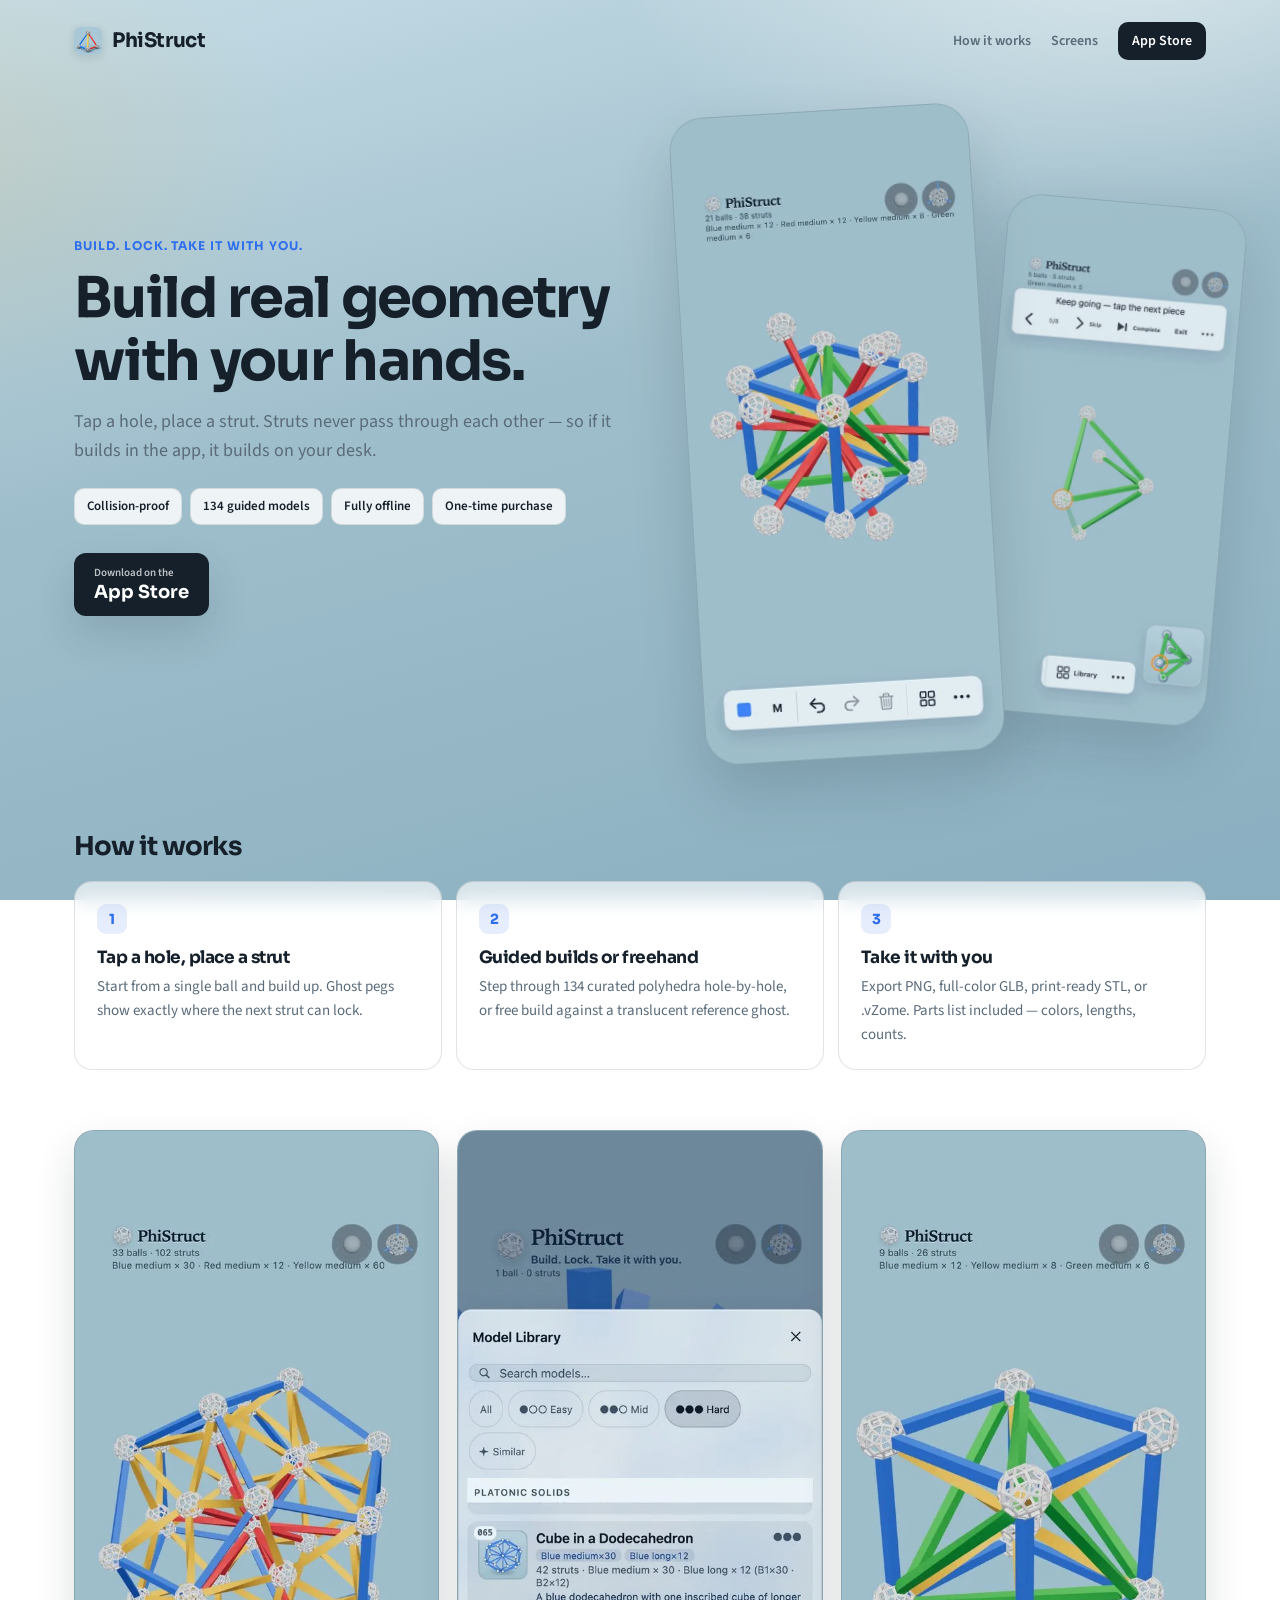
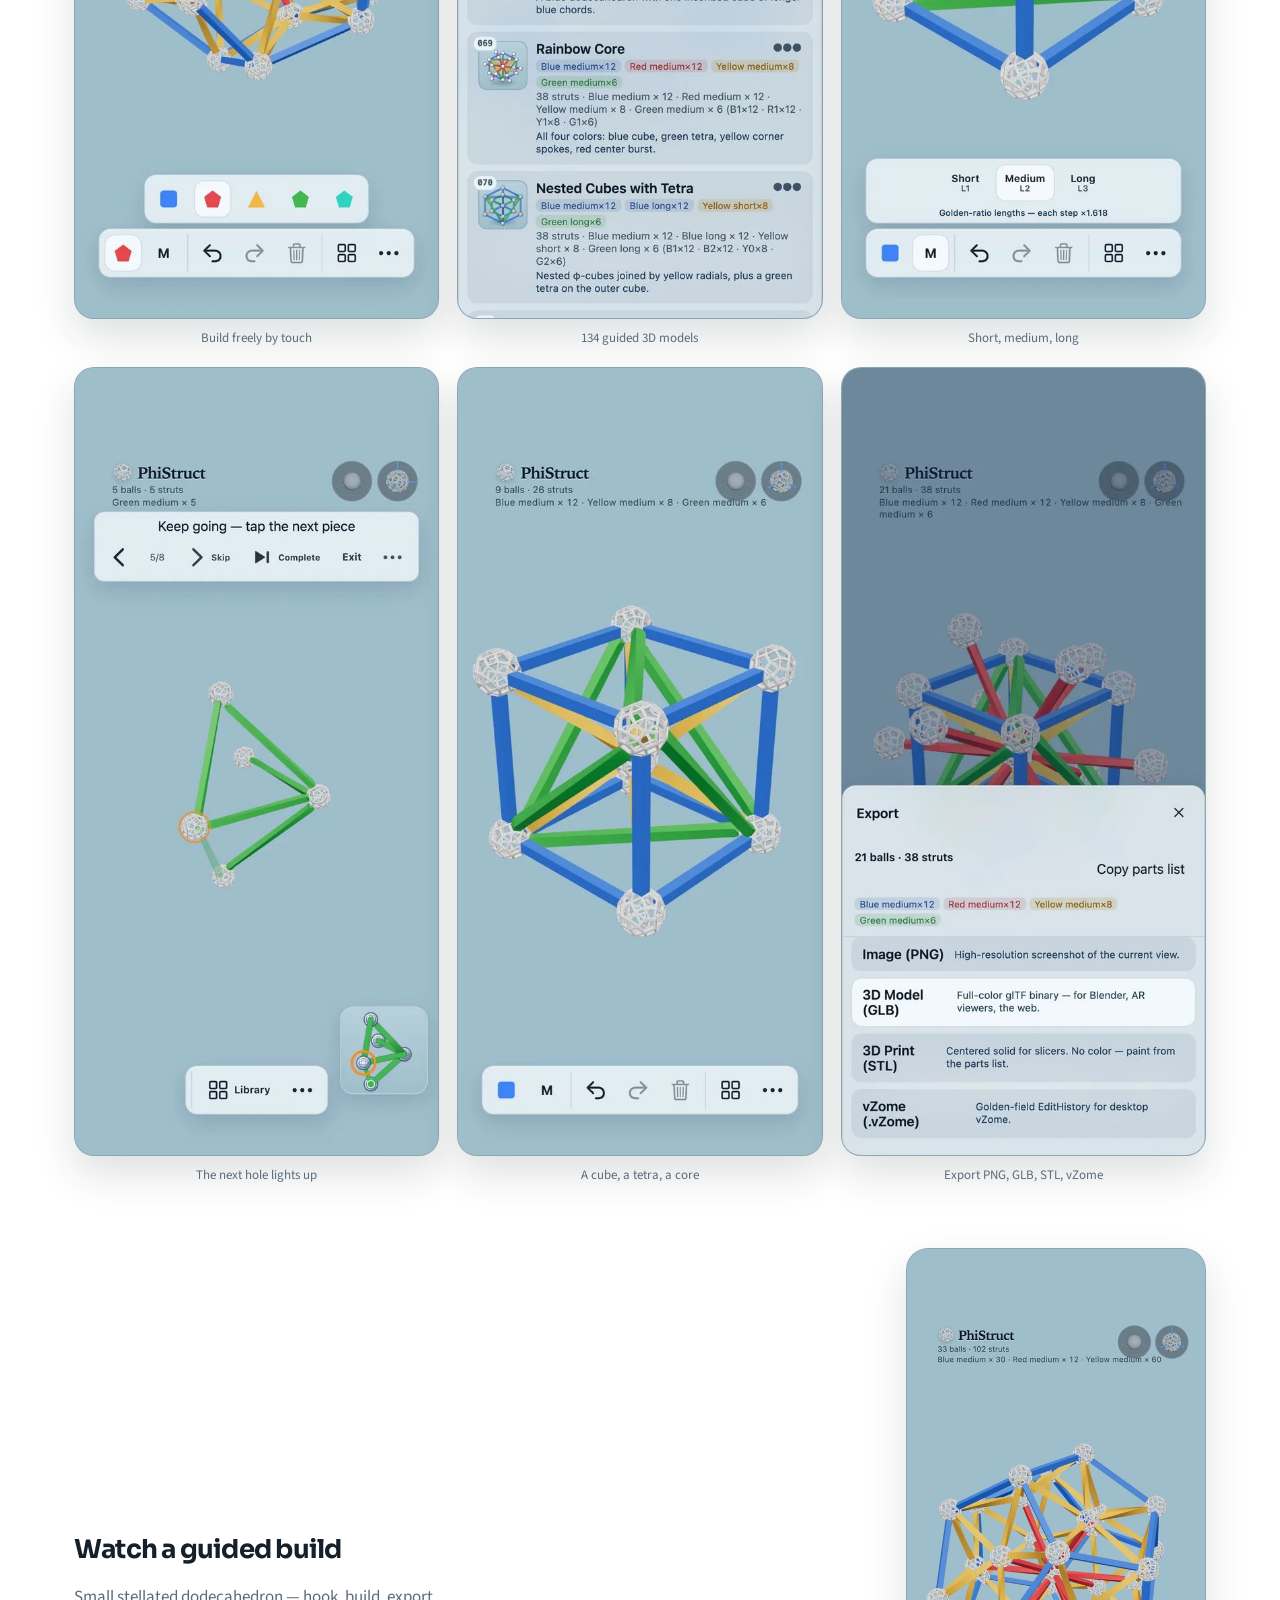
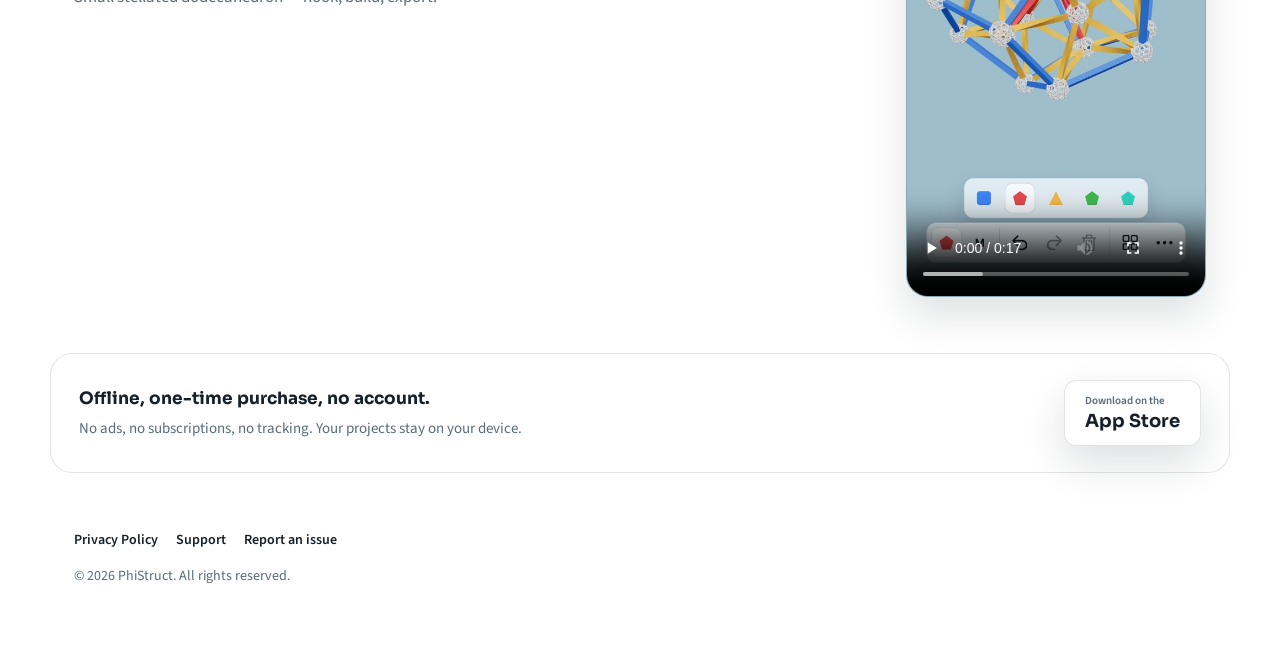
==== index.html @ 3ba606c2 "Refresh 1.1 listing: 134 models, stage #9fbecb, current stills Co-authored-by: Cursor <cursoragent@c" ====
<!doctype html>
<html lang="en">
<head>
<meta charset="utf-8" />
<meta name="viewport" content="width=device-width, initial-scale=1" />
<title>PhiStruct — Build 3D Polyhedra by Touch on iPhone</title>
<meta name="description" content="Tap a hole, place a strut. Collision-proof ball-and-strut polyhedra, 134 guided builds, PNG/GLB/STL/vZome export. Offline, one-time purchase, no account." />
<meta name="theme-color" content="#9fbecb" />
<link rel="canonical" href="https://sirouni.github.io/phistruct-site/" />

<link rel="icon" href="favicon.ico" sizes="any" />
<link rel="icon" type="image/png" sizes="32x32" href="favicon-32.png" />
<link rel="apple-touch-icon" href="apple-touch-icon.png" />
<link rel="manifest" href="site.webmanifest" />
<link rel="preconnect" href="https://fonts.googleapis.com" />
<link rel="preconnect" href="https://fonts.gstatic.com" crossorigin />
<link href="https://fonts.googleapis.com/css2?family=Sora:wght@600;700&family=Source+Sans+3:wght@400;600;700&display=swap" rel="stylesheet" />

<meta property="og:site_name" content="PhiStruct" />
<meta property="og:title" content="PhiStruct — Build real geometry by touch" />
<meta property="og:description" content="Collision-proof ball-and-strut polyhedra on iPhone. 134 guided builds, STL export, fully offline." />
<meta property="og:type" content="website" />
<meta property="og:url" content="https://sirouni.github.io/phistruct-site/" />
<meta property="og:image" content="https://sirouni.github.io/phistruct-site/og-image.jpg" />
<meta property="og:image:width" content="1200" />
<meta property="og:image:height" content="630" />
<meta name="twitter:card" content="summary_large_image" />
<meta name="twitter:title" content="PhiStruct — Build real geometry by touch" />
<meta name="twitter:description" content="Collision-proof ball-and-strut polyhedra on iPhone. 134 guided builds, STL export, fully offline." />
<meta name="twitter:image" content="https://sirouni.github.io/phistruct-site/og-image.jpg" />

<link rel="preload" as="image" href="screenshots-webp/06-step-by-step.webp" imagesrcset="screenshots-webp/06-step-by-step.webp" type="image/webp" />
<link rel="stylesheet" href="style.css?v=7" />

<script type="application/ld+json">
{
  "@context": "https://schema.org",
  "@graph": [
    {
      "@type": "SoftwareApplication",
      "name": "PhiStruct",
      "operatingSystem": "iOS",
      "applicationCategory": "UtilitiesApplication",
      "description": "Touch-first ball-and-strut geometry builder. Collision-proof, 134 guided polyhedra, export PNG/GLB/STL/vZome. Fully offline, no account, one-time purchase.",
      "url": "https://sirouni.github.io/phistruct-site/",
      "image": "https://sirouni.github.io/phistruct-site/og-image.jpg",
      "offers": {
        "@type": "Offer",
        "price": "14.99",
        "priceCurrency": "USD"
      }
    },
    {
      "@type": "FAQPage",
      "mainEntity": [
        {
          "@type": "Question",
          "name": "Is PhiStruct offline?",
          "acceptedAnswer": {
            "@type": "Answer",
            "text": "Yes. PhiStruct runs fully offline with no account, no ads, and no tracking. Projects stay on your device unless you export them."
          }
        },
        {
          "@type": "Question",
          "name": "What can I export?",
          "acceptedAnswer": {
            "@type": "Answer",
            "text": "You can export a high-resolution PNG, a full-color GLB for Blender, AR, or web, a centered STL for 3D printing, a .vZome project for desktop vZome, plus a copyable parts list."
          }
        },
        {
          "@type": "Question",
          "name": "Is PhiStruct a one-time purchase?",
          "acceptedAnswer": {
            "@type": "Answer",
            "text": "Yes. PhiStruct is a one-time purchase with no subscriptions and no in-app purchases."
          }
        }
      ]
    }
  ]
}
</script>
</head>
<body>

<header class="site">
  <a class="brand" href="./" aria-label="PhiStruct home">
    <img class="brand-icon" src="icon-192.png" width="28" height="28" alt="" />
    <span>PhiStruct</span>
  </a>
  <nav class="nav">
    <a href="#how">How it works</a>
    <a href="#shots">Screens</a>
    <a href="https://apps.apple.com/app/id6794185906" rel="noopener" class="nav-cta">App Store</a>
  </nav>
</header>

<main>

  <section class="hero">
    <div class="hero-copy">
      <p class="tagline">Build. Lock. Take it with you.</p>
      <h1>Build real geometry with your hands.</h1>
      <p class="lede">
        Tap a hole, place a strut. Struts never pass through each other —
        so if it builds in the app, it builds on your desk.
      </p>
      <ul class="badges" aria-label="Highlights">
        <li>Collision-proof</li>
        <li>134 guided models</li>
        <li>Fully offline</li>
        <li>One-time purchase</li>
      </ul>
      <p class="cta-row">
        <a class="store-btn" href="https://apps.apple.com/app/id6794185906" rel="noopener">
          <span class="store-btn-kicker">Download on the</span>
          <span class="store-btn-label">App Store</span>
        </a>
      </p>
    </div>
    <div class="hero-figure">
      <figure class="phone">
        <picture>
          <source srcset="screenshots-webp/06-step-by-step.webp" type="image/webp" />
          <img src="screenshots/06-step-by-step.jpg" width="540" height="1170" alt="Rainbow Core — blue, red, yellow, and green struts" loading="eager" fetchpriority="high" />
        </picture>
      </figure>
      <figure class="phone phone-back">
        <picture>
          <source srcset="screenshots-webp/04-rainbow.webp" type="image/webp" />
          <img src="screenshots/04-rainbow.jpg" width="540" height="1170" alt="Guided Square Pyramid with the next hole highlighted" loading="eager" fetchpriority="high" />
        </picture>
      </figure>
    </div>
  </section>

  <section class="features" id="how" aria-label="What you can do">
    <h2>How it works</h2>
    <div class="feature-grid">
      <article class="feature">
        <span class="feature-num">1</span>
        <h3>Tap a hole, place a strut</h3>
        <p>Start from a single ball and build up. Ghost pegs show exactly where the next strut can lock.</p>
      </article>
      <article class="feature">
        <span class="feature-num">2</span>
        <h3>Guided builds or freehand</h3>
        <p>Step through 134 curated polyhedra hole-by-hole, or free build against a translucent reference ghost.</p>
      </article>
      <article class="feature">
        <span class="feature-num">3</span>
        <h3>Take it with you</h3>
        <p>Export PNG, full-color GLB, print-ready STL, or .vZome. Parts list included — colors, lengths, counts.</p>
      </article>
    </div>
  </section>

  <section class="shots" id="shots" aria-label="App screenshots">
    <figure class="shot">
      <picture>
        <source srcset="screenshots-webp/01-scratch.webp" type="image/webp" />
        <img src="screenshots/01-scratch.jpg" width="540" height="1170" alt="Kepler star with the shape picker open" loading="lazy" />
      </picture>
      <figcaption>Build freely by touch</figcaption>
    </figure>
    <figure class="shot">
      <picture>
        <source srcset="screenshots-webp/02-library.webp" type="image/webp" />
        <img src="screenshots/02-library.jpg" width="540" height="1170" alt="Model Library on the Hard aisle, Rainbow Core in view" loading="lazy" />
      </picture>
      <figcaption>134 guided 3D models</figcaption>
    </figure>
    <figure class="shot">
      <picture>
        <source srcset="screenshots-webp/05-strut-menu.webp" type="image/webp" />
        <img src="screenshots/05-strut-menu.jpg" width="540" height="1170" alt="Strut length picker — short, medium, long" loading="lazy" />
      </picture>
      <figcaption>Short, medium, long</figcaption>
    </figure>
    <figure class="shot">
      <picture>
        <source srcset="screenshots-webp/04-rainbow.webp" type="image/webp" />
        <img src="screenshots/04-rainbow.jpg" width="540" height="1170" alt="Guided Square Pyramid with the next hole lit" loading="lazy" />
      </picture>
      <figcaption>The next hole lights up</figcaption>
    </figure>
    <figure class="shot">
      <picture>
        <source srcset="screenshots-webp/07-free-build.webp" type="image/webp" />
        <img src="screenshots/07-free-build.jpg" width="540" height="1170" alt="Cube with Core — a cube, a tetra, and a core" loading="lazy" />
      </picture>
      <figcaption>A cube, a tetra, a core</figcaption>
    </figure>
    <figure class="shot">
      <picture>
        <source srcset="screenshots-webp/03-export.webp" type="image/webp" />
        <img src="screenshots/03-export.jpg" width="540" height="1170" alt="Export sheet for PNG, GLB, STL, and vZome" loading="lazy" />
      </picture>
      <figcaption>Export PNG, GLB, STL, vZome</figcaption>
    </figure>
  </section>

  <section class="video-block" aria-label="Guided build demo">
    <div class="video-copy">
      <h2>Watch a guided build</h2>
      <p class="muted">Small stellated dodecahedron — hook, build, export.</p>
    </div>
    <video
      class="demo-video"
      controls
      playsinline
      preload="metadata"
      poster="screenshots/01-scratch.jpg"
    >
      <source src="video/guided-stellated-dodecahedron.mp4" type="video/mp4" />
      <source src="video/guided-stellated-dodecahedron.webm" type="video/webm" />
    </video>
  </section>

  <section class="promise" aria-label="Purchase promise">
    <div>
      <strong>Offline, one-time purchase, no account.</strong>
      <p>No ads, no subscriptions, no tracking. Your projects stay on your device.</p>
    </div>
    <a class="store-btn store-btn-light" href="https://apps.apple.com/app/id6794185906" rel="noopener">
      <span class="store-btn-kicker">Download on the</span>
      <span class="store-btn-label">App Store</span>
    </a>
  </section>

</main>

<footer class="site-footer">
  <div class="foot-nav">
    <a href="./privacy.html">Privacy Policy</a>
    <a href="./support.html">Support</a>
    <a href="https://github.com/sirouni/phistruct-site/issues/new">Report an issue</a>
  </div>
  <p>&copy; 2026 PhiStruct. All rights reserved.</p>
</footer>

</body>
</html>
---- style.css ----
/* Hallmark · pre-emit critique: P4 H4 E4 S4 R4 V3
   Light slate stage — matches in-app #9fbecb desk, not a dark-tool template. */
:root {
  color-scheme: light;
  --stage: #9fbecb;
  --bg: #b3cdd6;
  --paper: #eef3f6;
  --card: rgba(255, 255, 255, 0.62);
  --line: rgba(21, 32, 43, 0.12);
  --ink: #15202b;
  --muted: #5a6b7a;
  --accent: #2f6fed;
  --accent-soft: rgba(47, 111, 237, 0.12);
  --strut-yellow: #e0a020;
  --strut-green: #2f9e48;
  --shadow: 0 18px 40px rgba(21, 32, 43, 0.14);
  --font-display: "Sora", "Avenir Next", "Segoe UI", sans-serif;
  --font-body: "Source Sans 3", "Avenir Next", "Segoe UI", sans-serif;
}

* { box-sizing: border-box; }

html {
  scroll-behavior: smooth;
  overflow-x: clip;
}

body {
  margin: 0;
  overflow-x: clip;
  min-height: 100%;
  background:
    radial-gradient(900px 520px at 88% -8%, rgba(255, 255, 255, 0.55), transparent 58%),
    radial-gradient(700px 480px at -5% 18%, rgba(224, 160, 32, 0.12), transparent 52%),
    linear-gradient(165deg, #c5dce6 0%, var(--stage) 42%, #8aafc0 100%);
  background-attachment: fixed;
  color: var(--ink);
  font-family: var(--font-body);
  font-size: 17px;
  line-height: 1.6;
  -webkit-font-smoothing: antialiased;
}

img { display: block; max-width: 100%; }
picture { display: contents; }

h1, h2, h3 {
  font-family: var(--font-display);
  font-style: normal;
  line-height: 1.12;
  letter-spacing: -0.03em;
  margin: 0;
  overflow-wrap: anywhere;
  min-width: 0;
}

a { color: var(--accent); }

/* ---------- header ---------- */

.site {
  display: flex;
  align-items: center;
  justify-content: space-between;
  gap: 20px;
  max-width: 1180px;
  margin: 0 auto;
  padding: 22px 24px;
}

.brand {
  display: inline-flex;
  align-items: center;
  gap: 10px;
  color: var(--ink);
  text-decoration: none;
  font-family: var(--font-display);
  font-weight: 700;
  font-size: 20px;
  letter-spacing: -0.02em;
}

.brand-dot {
  width: 14px;
  height: 14px;
  border-radius: 50%;
  background: var(--accent);
  box-shadow: 0 0 0 4px var(--accent-soft);
}

.brand-icon {
  width: 28px;
  height: 28px;
  border-radius: 7px;
  display: block;
  box-shadow: 0 2px 8px rgba(21, 32, 43, 0.12);
}

.nav {
  display: flex;
  align-items: center;
  gap: 20px;
  font-size: 14px;
}

.nav a {
  color: var(--muted);
  text-decoration: none;
  font-weight: 600;
  white-space: nowrap;
}

.nav a:hover { color: var(--ink); }

.nav-cta {
  color: #fff !important;
  background: var(--ink);
  padding: 8px 14px;
  border-radius: 10px;
  font-weight: 700;
}

.nav-cta:hover { background: #243140; }

/* ---------- hero ---------- */

.hero {
  display: grid;
  grid-template-columns: minmax(0, 1.05fr) minmax(0, 0.95fr);
  gap: 40px;
  align-items: center;
  max-width: 1180px;
  margin: 0 auto;
  padding: 28px 24px 56px;
}

.tagline {
  margin: 0 0 12px;
  font-family: var(--font-display);
  font-size: 12px;
  font-weight: 700;
  letter-spacing: 0.08em;
  text-transform: uppercase;
  color: var(--accent);
}

.hero h1 {
  font-size: clamp(36px, 5.2vw, 56px);
  font-weight: 700;
  max-width: 12em;
  margin-bottom: 16px;
  color: var(--ink);
}

.lede {
  margin: 0 0 22px;
  max-width: 32em;
  font-size: 18px;
  color: var(--muted);
}

.badges {
  display: flex;
  flex-wrap: wrap;
  gap: 8px;
  list-style: none;
  margin: 0 0 28px;
  padding: 0;
}

.badges li {
  font-size: 13px;
  font-weight: 600;
  padding: 7px 12px;
  border-radius: 10px;
  background: var(--paper);
  border: 1px solid var(--line);
  color: var(--ink);
}

.store-btn {
  display: inline-flex;
  flex-direction: column;
  align-items: flex-start;
  gap: 1px;
  padding: 11px 20px 12px;
  border-radius: 12px;
  background: var(--ink);
  color: #fff;
  text-decoration: none;
  box-shadow: var(--shadow);
  transition: transform 0.2s ease, box-shadow 0.2s ease, background 0.2s ease;
}

.store-btn:hover {
  transform: translateY(-2px);
  background: #243140;
  box-shadow: 0 22px 48px rgba(21, 32, 43, 0.2);
}

.store-btn:focus-visible {
  outline: 3px solid var(--accent);
  outline-offset: 3px;
}

.store-btn-kicker {
  font-size: 11px;
  font-weight: 600;
  color: rgba(255, 255, 255, 0.72);
}

.store-btn-label {
  font-family: var(--font-display);
  font-size: 18px;
  font-weight: 700;
  line-height: 1.2;
}

.store-btn-light {
  background: #fff;
  color: var(--ink);
  border: 1px solid var(--line);
}

.store-btn-light .store-btn-kicker { color: var(--muted); }

.store-btn-light:hover {
  background: var(--paper);
  color: var(--ink);
}

.hero-figure {
  position: relative;
  min-height: 420px;
}

.phone {
  margin: 0;
  width: min(300px, 62vw);
  border-radius: 34px;
  overflow: hidden;
  border: 1px solid rgba(21, 32, 43, 0.14);
  background: var(--stage);
  box-shadow: 0 28px 60px rgba(21, 32, 43, 0.16);
  transform: rotate(-3.5deg);
  animation: phone-settle 0.9s cubic-bezier(0.22, 1, 0.36, 1) both;
}

.phone img { width: 100%; height: auto; }

.phone-back {
  position: absolute;
  right: -4%;
  top: 14%;
  width: min(240px, 48vw);
  transform: rotate(5deg);
  opacity: 0.94;
  z-index: -1;
  animation: phone-settle 1.05s 0.08s cubic-bezier(0.22, 1, 0.36, 1) both;
}

@keyframes phone-settle {
  from {
    opacity: 0;
    transform: translateY(18px) rotate(-3.5deg);
  }
  to { opacity: 1; }
}

.phone-back {
  animation-name: phone-settle-back;
}

@keyframes phone-settle-back {
  from {
    opacity: 0;
    transform: translateY(22px) rotate(5deg);
  }
  to {
    opacity: 0.94;
    transform: rotate(5deg);
  }
}

/* ---------- features ---------- */

.features {
  max-width: 1180px;
  margin: 0 auto;
  padding: 18px 24px 8px;
}

.features h2, .video-copy h2 {
  font-size: 26px;
  font-weight: 700;
  margin-bottom: 20px;
}

.feature-grid {
  display: grid;
  grid-template-columns: repeat(3, minmax(0, 1fr));
  gap: 14px;
}

.feature {
  background: var(--card);
  border: 1px solid var(--line);
  border-radius: 18px;
  padding: 22px;
  backdrop-filter: blur(10px);
  -webkit-backdrop-filter: blur(10px);
}

.feature-num {
  display: inline-flex;
  align-items: center;
  justify-content: center;
  width: 30px;
  height: 30px;
  border-radius: 9px;
  background: var(--accent-soft);
  color: var(--accent);
  font-family: var(--font-display);
  font-weight: 750;
  font-size: 14px;
  margin-bottom: 14px;
}

.feature h3 {
  font-size: 17px;
  font-weight: 700;
  margin-bottom: 8px;
}

.feature p {
  margin: 0;
  color: var(--muted);
  font-size: 15px;
}

/* ---------- shots ---------- */

.shots {
  display: grid;
  grid-template-columns: repeat(3, minmax(0, 1fr));
  gap: 18px;
  max-width: 1180px;
  margin: 46px auto 0;
  padding: 6px 24px 22px;
}

.shot { margin: 0; }

.shot img {
  width: 100%;
  height: auto;
  border-radius: 20px;
  border: 1px solid rgba(21, 32, 43, 0.14);
  background: var(--stage);
  box-shadow: var(--shadow);
  transition: transform 0.22s ease, box-shadow 0.22s ease;
}

.shot:hover img {
  transform: translateY(-4px);
  box-shadow: 0 26px 52px rgba(21, 32, 43, 0.2);
}

.shot figcaption {
  margin-top: 9px;
  font-size: 13px;
  color: var(--muted);
  text-align: center;
}

/* ---------- video ---------- */

.video-block {
  display: grid;
  grid-template-columns: minmax(0, 1fr) auto;
  gap: 30px;
  align-items: center;
  max-width: 1180px;
  margin: 40px auto 0;
  padding: 0 24px;
}

.video-copy .muted { color: var(--muted); margin: 0; }

.demo-video {
  display: block;
  width: min(300px, 80vw);
  height: auto;
  aspect-ratio: 780 / 1688;
  object-fit: cover;
  border-radius: 22px;
  border: 1px solid rgba(21, 32, 43, 0.14);
  background: var(--stage);
  box-shadow: var(--shadow);
}

/* ---------- promise ---------- */

.promise {
  display: flex;
  align-items: center;
  justify-content: space-between;
  gap: 24px;
  flex-wrap: wrap;
  max-width: 1180px;
  margin: 56px auto 20px;
  padding: 26px 28px;
  background: rgba(255, 255, 255, 0.7);
  border: 1px solid var(--line);
  border-radius: 22px;
  backdrop-filter: blur(10px);
  -webkit-backdrop-filter: blur(10px);
}

.promise strong {
  font-family: var(--font-display);
  font-size: 17px;
  font-weight: 700;
}

.promise p { margin: 4px 0 0; color: var(--muted); font-size: 15px; }

/* ---------- footer ---------- */

.site-footer {
  max-width: 1180px;
  margin: 30px auto 0;
  padding: 26px 24px 60px;
  color: var(--muted);
  font-size: 14px;
}

.foot-nav {
  display: flex;
  flex-wrap: wrap;
  gap: 18px;
  margin-bottom: 8px;
  font-size: 14px;
}

.foot-nav a {
  color: var(--ink);
  text-decoration: none;
  font-weight: 600;
  white-space: nowrap;
}

.foot-nav a:hover { color: var(--accent); }

/* ---------- legal pages (privacy / support) ---------- */

.wrap {
  max-width: 720px;
  margin: 0 auto;
  padding: 28px 24px 72px;
}

.wrap > .site {
  max-width: none;
  margin: 0 0 28px;
  padding: 0;
  justify-content: flex-start;
  gap: 10px;
}

.wrap > .site a {
  color: var(--ink);
  text-decoration: none;
  font-family: var(--font-display);
  font-weight: 700;
  font-size: 18px;
}

.wrap .dot {
  width: 12px;
  height: 12px;
  border-radius: 50%;
  background: var(--accent);
  box-shadow: 0 0 0 4px var(--accent-soft);
  flex-shrink: 0;
}

.wrap h1 {
  font-size: clamp(28px, 4vw, 36px);
  margin-bottom: 8px;
}

.wrap h2 {
  font-size: 20px;
  margin: 28px 0 10px;
}

.wrap p, .wrap li {
  color: var(--muted);
}

.wrap .muted { color: var(--muted); }

.wrap strong { color: var(--ink); }

.wrap ul { padding-left: 1.2em; }

.wrap code {
  font-size: 0.92em;
  background: rgba(255, 255, 255, 0.55);
  border: 1px solid var(--line);
  border-radius: 6px;
  padding: 0.1em 0.35em;
}

.wrap .card {
  background: var(--card);
  border: 1px solid var(--line);
  border-radius: 14px;
  padding: 16px 18px;
  margin: 12px 0;
  backdrop-filter: blur(8px);
  -webkit-backdrop-filter: blur(8px);
}

.wrap .card strong {
  font-family: var(--font-display);
  display: block;
}

.wrap .nav {
  margin-top: 36px;
  gap: 16px;
}

.wrap .nav a {
  color: var(--accent);
  font-weight: 600;
}

.wrap footer {
  margin-top: 28px;
  color: var(--muted);
  font-size: 13.5px;
}

/* ---------- responsive ---------- */

@media (max-width: 900px) {
  .hero { grid-template-columns: 1fr; padding-top: 12px; }
  .hero-figure { min-height: 0; display: flex; gap: 14px; justify-content: center; }
  .phone {
    position: static;
    width: min(280px, 60vw);
    transform: none;
    animation: none;
  }
  .phone-back { display: none; }
  .feature-grid { grid-template-columns: 1fr; }
  .shots { grid-template-columns: repeat(2, minmax(0, 1fr)); }
  .video-block { grid-template-columns: 1fr; }
  .video-copy { text-align: center; }
  .demo-video { margin: 0 auto; }
  .promise { justify-content: center; text-align: center; }
}

@media (max-width: 560px) {
  .site { flex-wrap: wrap; }
  .nav { gap: 12px; font-size: 13px; }
  .hero h1 { font-size: 34px; }
  .shots { grid-template-columns: 1fr; }
}
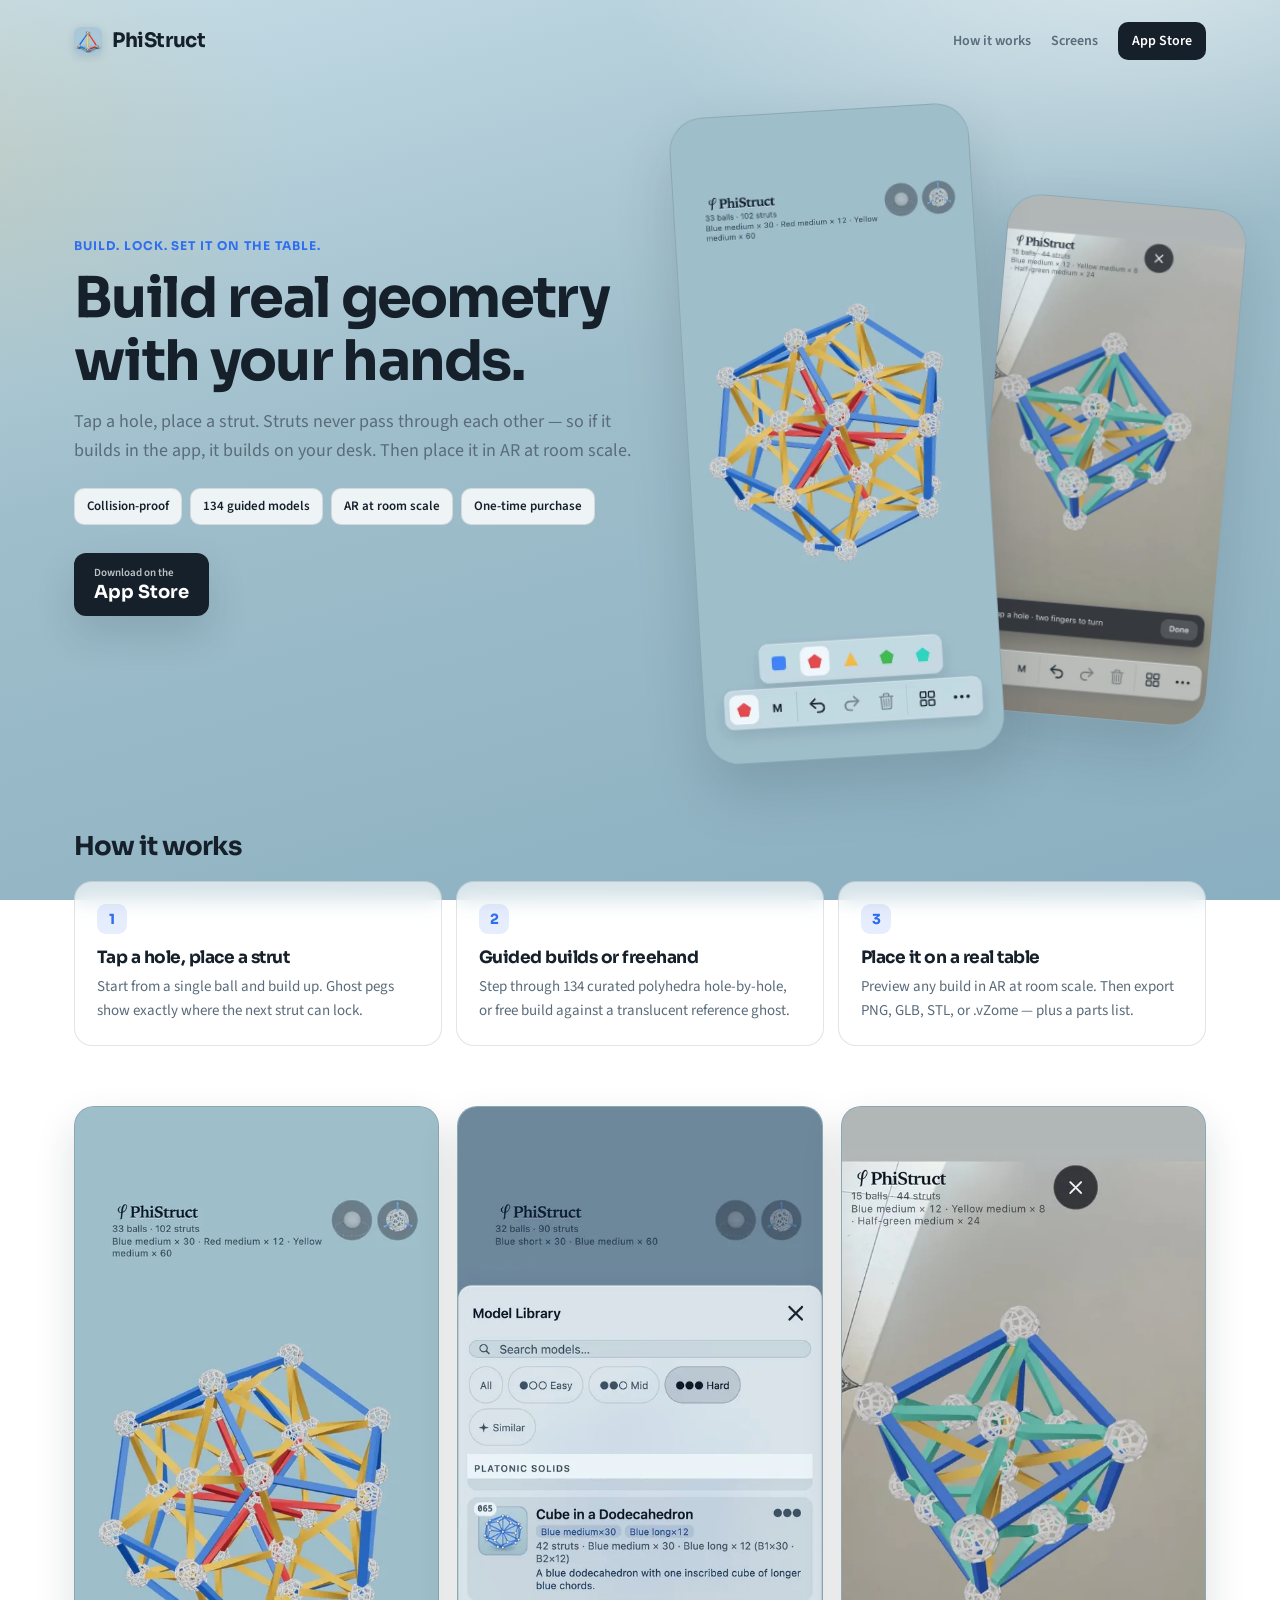
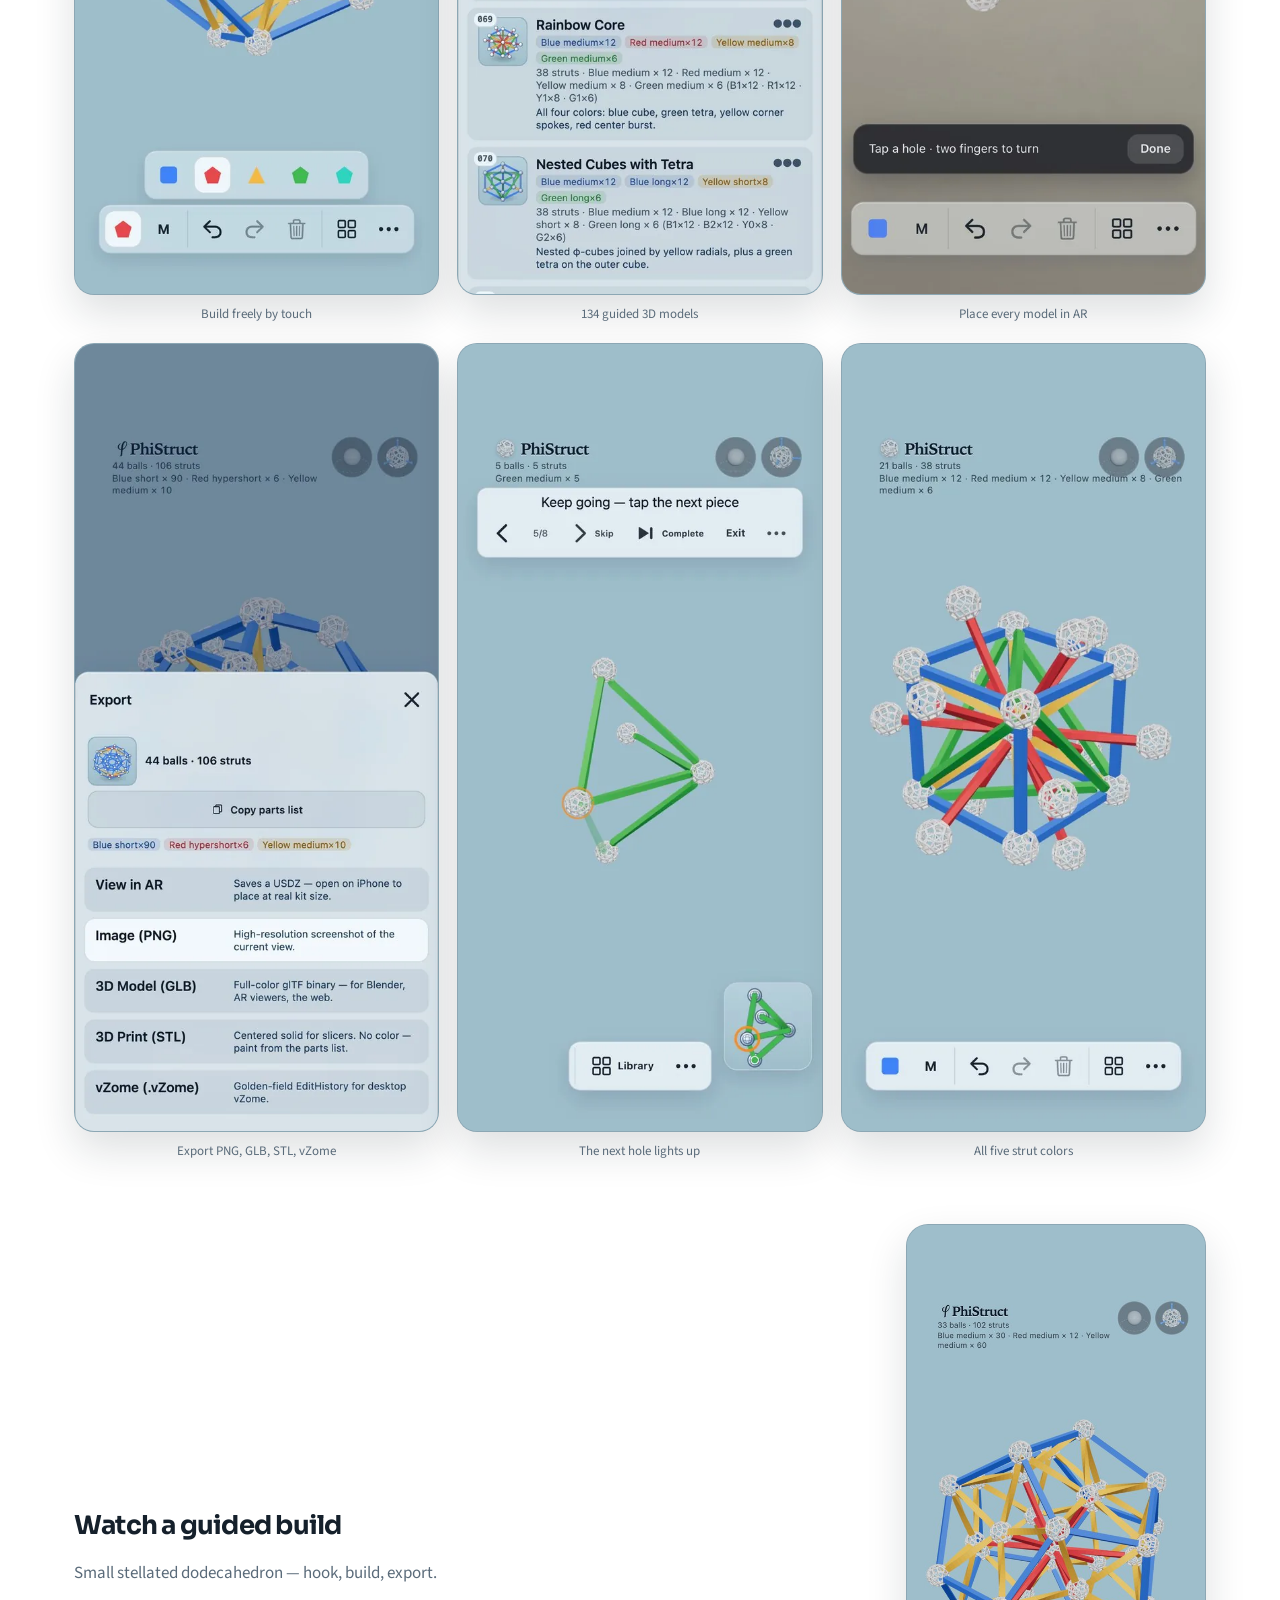
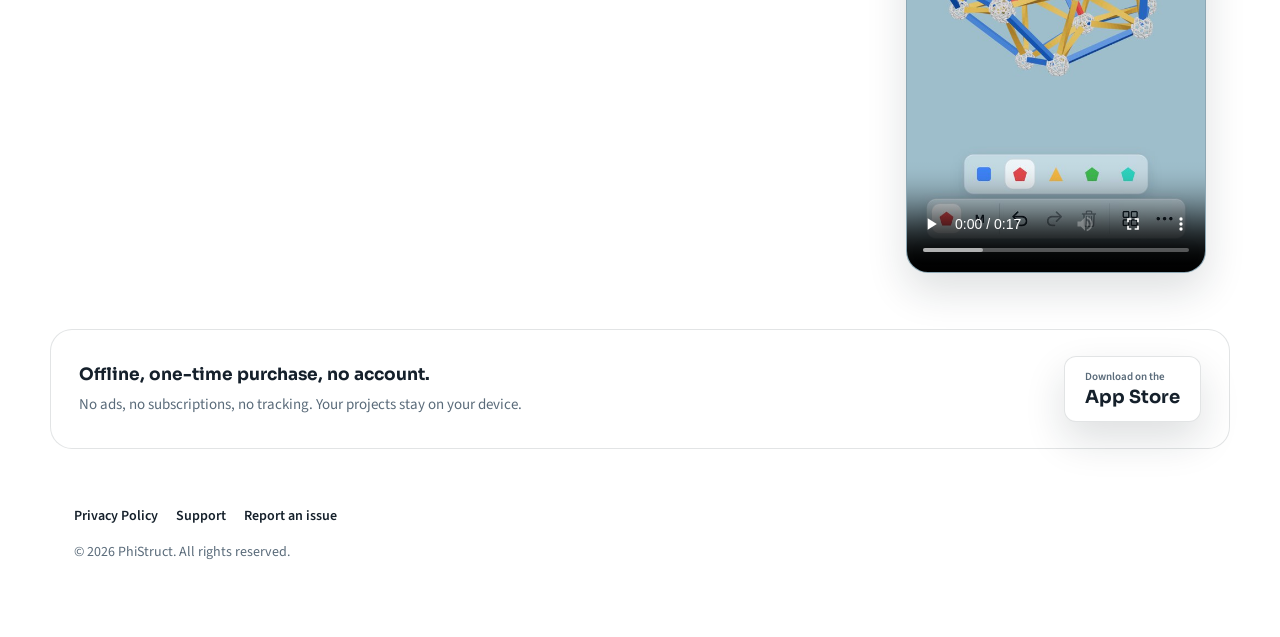
==== commit d98dca5f: "Put AR and the current stills on the marketing site. The store story is now table-scale AR and five " ====
--- a/index.html
+++ b/index.html
@@ -4,7 +4,7 @@
 <meta charset="utf-8" />
 <meta name="viewport" content="width=device-width, initial-scale=1" />
 <title>PhiStruct — Build 3D Polyhedra by Touch on iPhone</title>
-<meta name="description" content="Tap a hole, place a strut. Collision-proof ball-and-strut polyhedra, 134 guided builds, PNG/GLB/STL/vZome export. Offline, one-time purchase, no account." />
+<meta name="description" content="Tap a hole, place a strut. Collision-proof ball-and-strut polyhedra, 134 guided builds, AR at room scale, PNG/GLB/STL/vZome export. Offline, one-time purchase, no account." />
 <meta name="theme-color" content="#9fbecb" />
 <link rel="canonical" href="https://sirouni.github.io/phistruct-site/" />
 
@@ -18,7 +18,7 @@
 
 <meta property="og:site_name" content="PhiStruct" />
 <meta property="og:title" content="PhiStruct — Build real geometry by touch" />
-<meta property="og:description" content="Collision-proof ball-and-strut polyhedra on iPhone. 134 guided builds, STL export, fully offline." />
+<meta property="og:description" content="Collision-proof ball-and-strut polyhedra on iPhone. 134 guided builds, AR at room scale, STL export, fully offline." />
 <meta property="og:type" content="website" />
 <meta property="og:url" content="https://sirouni.github.io/phistruct-site/" />
 <meta property="og:image" content="https://sirouni.github.io/phistruct-site/og-image.jpg" />
@@ -26,11 +26,11 @@
 <meta property="og:image:height" content="630" />
 <meta name="twitter:card" content="summary_large_image" />
 <meta name="twitter:title" content="PhiStruct — Build real geometry by touch" />
-<meta name="twitter:description" content="Collision-proof ball-and-strut polyhedra on iPhone. 134 guided builds, STL export, fully offline." />
+<meta name="twitter:description" content="Collision-proof ball-and-strut polyhedra on iPhone. 134 guided builds, AR at room scale, STL export, fully offline." />
 <meta name="twitter:image" content="https://sirouni.github.io/phistruct-site/og-image.jpg" />
 
-<link rel="preload" as="image" href="screenshots-webp/06-step-by-step.webp" imagesrcset="screenshots-webp/06-step-by-step.webp" type="image/webp" />
-<link rel="stylesheet" href="style.css?v=7" />
+<link rel="preload" as="image" href="screenshots-webp/01-scratch.webp" imagesrcset="screenshots-webp/01-scratch.webp" type="image/webp" />
+<link rel="stylesheet" href="style.css?v=8" />
 
 <script type="application/ld+json">
 {
@@ -41,7 +41,7 @@
       "name": "PhiStruct",
       "operatingSystem": "iOS",
       "applicationCategory": "UtilitiesApplication",
-      "description": "Touch-first ball-and-strut geometry builder. Collision-proof, 134 guided polyhedra, export PNG/GLB/STL/vZome. Fully offline, no account, one-time purchase.",
+      "description": "Touch-first ball-and-strut geometry builder. Collision-proof, 134 guided polyhedra, AR at room scale, export PNG/GLB/STL/vZome. Fully offline, no account, one-time purchase.",
       "url": "https://sirouni.github.io/phistruct-site/",
       "image": "https://sirouni.github.io/phistruct-site/og-image.jpg",
       "offers": {
@@ -63,6 +63,14 @@
         },
         {
           "@type": "Question",
+          "name": "Can I place a model in AR?",
+          "acceptedAnswer": {
+            "@type": "Answer",
+            "text": "Yes. Any finished build can be placed on a real table at room scale so you can walk around it before you export."
+          }
+        },
+        {
+          "@type": "Question",
           "name": "What can I export?",
           "acceptedAnswer": {
             "@type": "Answer",
@@ -101,16 +109,17 @@
 
   <section class="hero">
     <div class="hero-copy">
-      <p class="tagline">Build. Lock. Take it with you.</p>
+      <p class="tagline">Build. Lock. Set it on the table.</p>
       <h1>Build real geometry with your hands.</h1>
       <p class="lede">
         Tap a hole, place a strut. Struts never pass through each other —
-        so if it builds in the app, it builds on your desk.
+        so if it builds in the app, it builds on your desk. Then place it
+        in AR at room scale.
       </p>
       <ul class="badges" aria-label="Highlights">
         <li>Collision-proof</li>
         <li>134 guided models</li>
-        <li>Fully offline</li>
+        <li>AR at room scale</li>
         <li>One-time purchase</li>
       </ul>
       <p class="cta-row">
@@ -123,14 +132,14 @@
     <div class="hero-figure">
       <figure class="phone">
         <picture>
-          <source srcset="screenshots-webp/06-step-by-step.webp" type="image/webp" />
-          <img src="screenshots/06-step-by-step.jpg" width="540" height="1170" alt="Rainbow Core — blue, red, yellow, and green struts" loading="eager" fetchpriority="high" />
+          <source srcset="screenshots-webp/01-scratch.webp" type="image/webp" />
+          <img src="screenshots/01-scratch.jpg" width="540" height="1170" alt="Kepler star with the five strut-color picker open" loading="eager" fetchpriority="high" />
         </picture>
       </figure>
       <figure class="phone phone-back">
         <picture>
-          <source srcset="screenshots-webp/04-rainbow.webp" type="image/webp" />
-          <img src="screenshots/04-rainbow.jpg" width="540" height="1170" alt="Guided Square Pyramid with the next hole highlighted" loading="eager" fetchpriority="high" />
+          <source srcset="screenshots-webp/03-ar.webp" type="image/webp" />
+          <img src="screenshots/03-ar.jpg" width="540" height="1170" alt="A finished build placed on a real table in AR" loading="eager" fetchpriority="high" />
         </picture>
       </figure>
     </div>
@@ -151,8 +160,8 @@
       </article>
       <article class="feature">
         <span class="feature-num">3</span>
-        <h3>Take it with you</h3>
-        <p>Export PNG, full-color GLB, print-ready STL, or .vZome. Parts list included — colors, lengths, counts.</p>
+        <h3>Place it on a real table</h3>
+        <p>Preview any build in AR at room scale. Then export PNG, GLB, STL, or .vZome — plus a parts list.</p>
       </article>
     </div>
   </section>
@@ -161,7 +170,7 @@
     <figure class="shot">
       <picture>
         <source srcset="screenshots-webp/01-scratch.webp" type="image/webp" />
-        <img src="screenshots/01-scratch.jpg" width="540" height="1170" alt="Kepler star with the shape picker open" loading="lazy" />
+        <img src="screenshots/01-scratch.jpg" width="540" height="1170" alt="Kepler star with the five strut-color picker open" loading="lazy" />
       </picture>
       <figcaption>Build freely by touch</figcaption>
     </figure>
@@ -174,31 +183,31 @@
     </figure>
     <figure class="shot">
       <picture>
-        <source srcset="screenshots-webp/05-strut-menu.webp" type="image/webp" />
-        <img src="screenshots/05-strut-menu.jpg" width="540" height="1170" alt="Strut length picker — short, medium, long" loading="lazy" />
-      </picture>
-      <figcaption>Short, medium, long</figcaption>
-    </figure>
-    <figure class="shot">
-      <picture>
-        <source srcset="screenshots-webp/04-rainbow.webp" type="image/webp" />
-        <img src="screenshots/04-rainbow.jpg" width="540" height="1170" alt="Guided Square Pyramid with the next hole lit" loading="lazy" />
+        <source srcset="screenshots-webp/03-ar.webp" type="image/webp" />
+        <img src="screenshots/03-ar.jpg" width="540" height="1170" alt="A finished build placed on a real table in AR" loading="lazy" />
+      </picture>
+      <figcaption>Place every model in AR</figcaption>
+    </figure>
+    <figure class="shot">
+      <picture>
+        <source srcset="screenshots-webp/04-export.webp" type="image/webp" />
+        <img src="screenshots/04-export.jpg" width="540" height="1170" alt="Export sheet for PNG, GLB, STL, and vZome" loading="lazy" />
+      </picture>
+      <figcaption>Export PNG, GLB, STL, vZome</figcaption>
+    </figure>
+    <figure class="shot">
+      <picture>
+        <source srcset="screenshots-webp/05-rainbow.webp" type="image/webp" />
+        <img src="screenshots/05-rainbow.jpg" width="540" height="1170" alt="Guided Square Pyramid with the next hole lit" loading="lazy" />
       </picture>
       <figcaption>The next hole lights up</figcaption>
     </figure>
     <figure class="shot">
       <picture>
-        <source srcset="screenshots-webp/07-free-build.webp" type="image/webp" />
-        <img src="screenshots/07-free-build.jpg" width="540" height="1170" alt="Cube with Core — a cube, a tetra, and a core" loading="lazy" />
-      </picture>
-      <figcaption>A cube, a tetra, a core</figcaption>
-    </figure>
-    <figure class="shot">
-      <picture>
-        <source srcset="screenshots-webp/03-export.webp" type="image/webp" />
-        <img src="screenshots/03-export.jpg" width="540" height="1170" alt="Export sheet for PNG, GLB, STL, and vZome" loading="lazy" />
-      </picture>
-      <figcaption>Export PNG, GLB, STL, vZome</figcaption>
+        <source srcset="screenshots-webp/07-step-by-step.webp" type="image/webp" />
+        <img src="screenshots/07-step-by-step.jpg" width="540" height="1170" alt="Rainbow Core using blue, red, yellow, and green struts" loading="lazy" />
+      </picture>
+      <figcaption>All five strut colors</figcaption>
     </figure>
   </section>
 
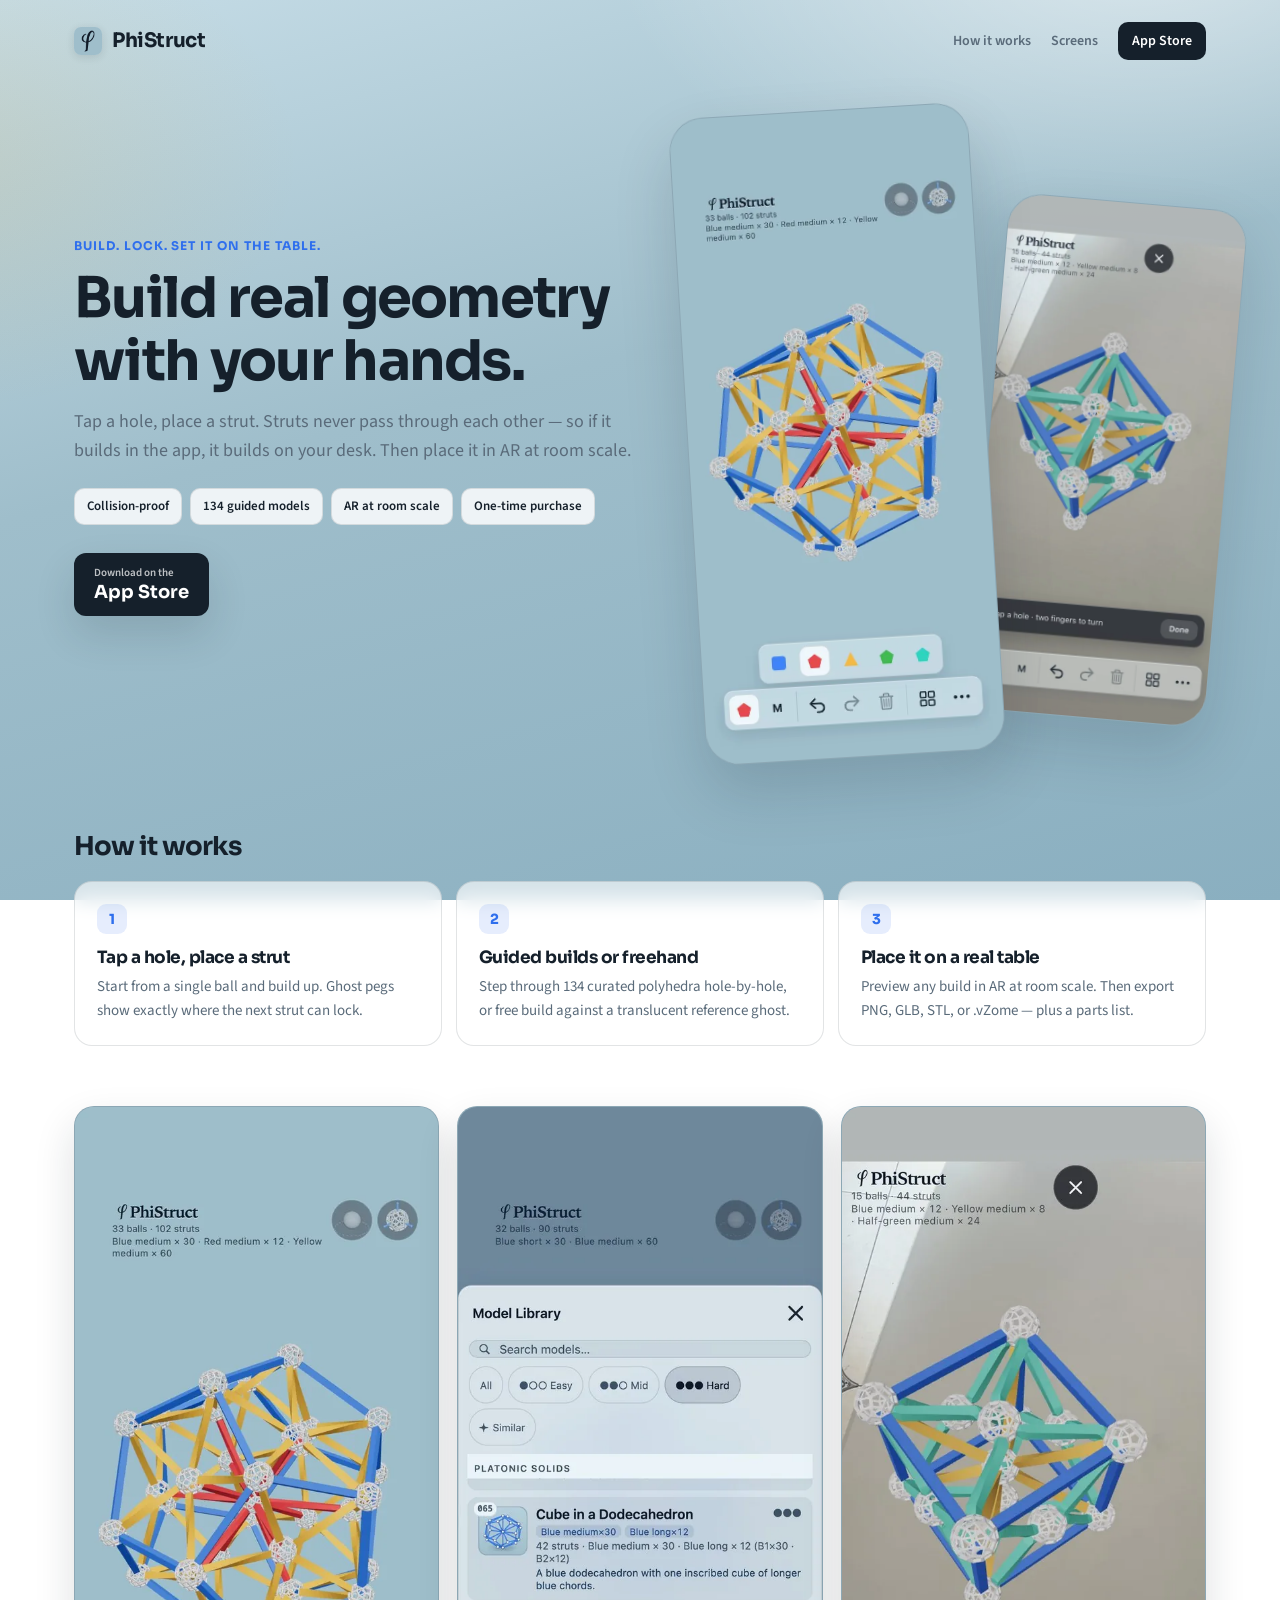
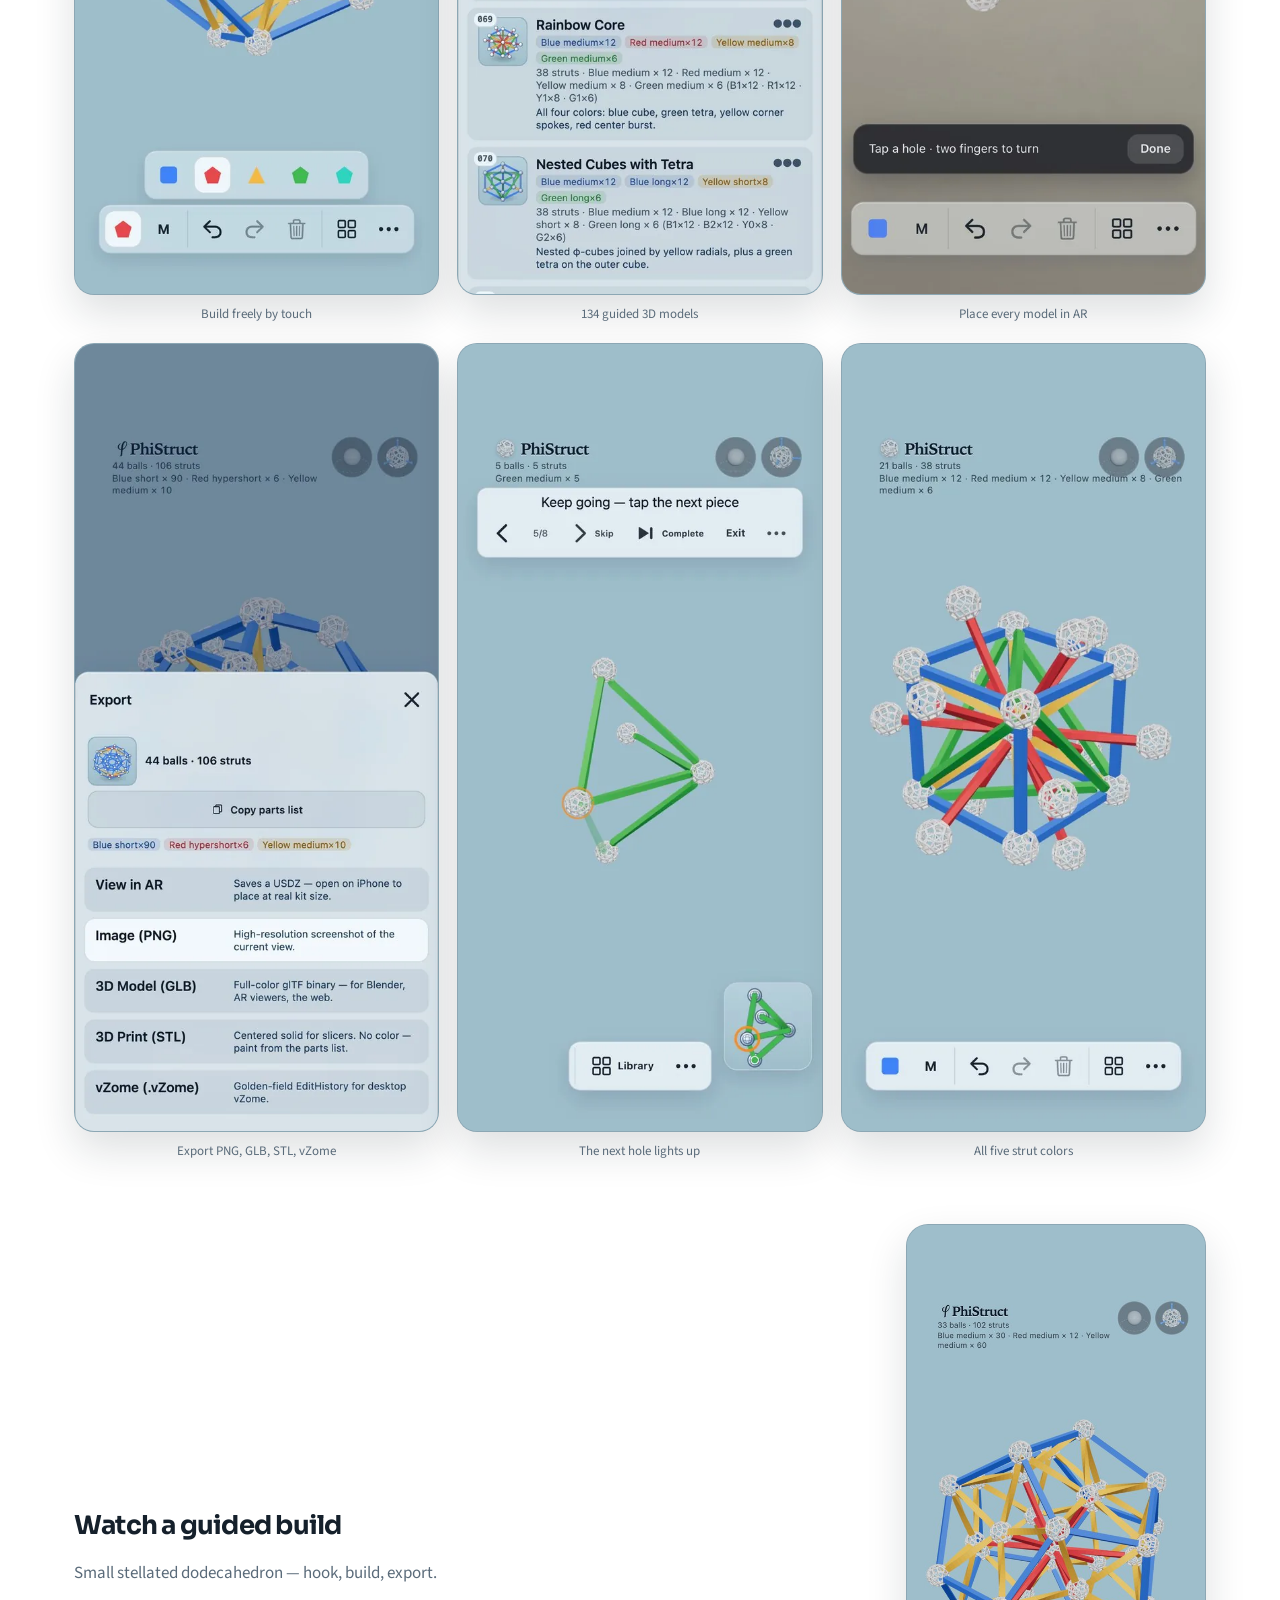
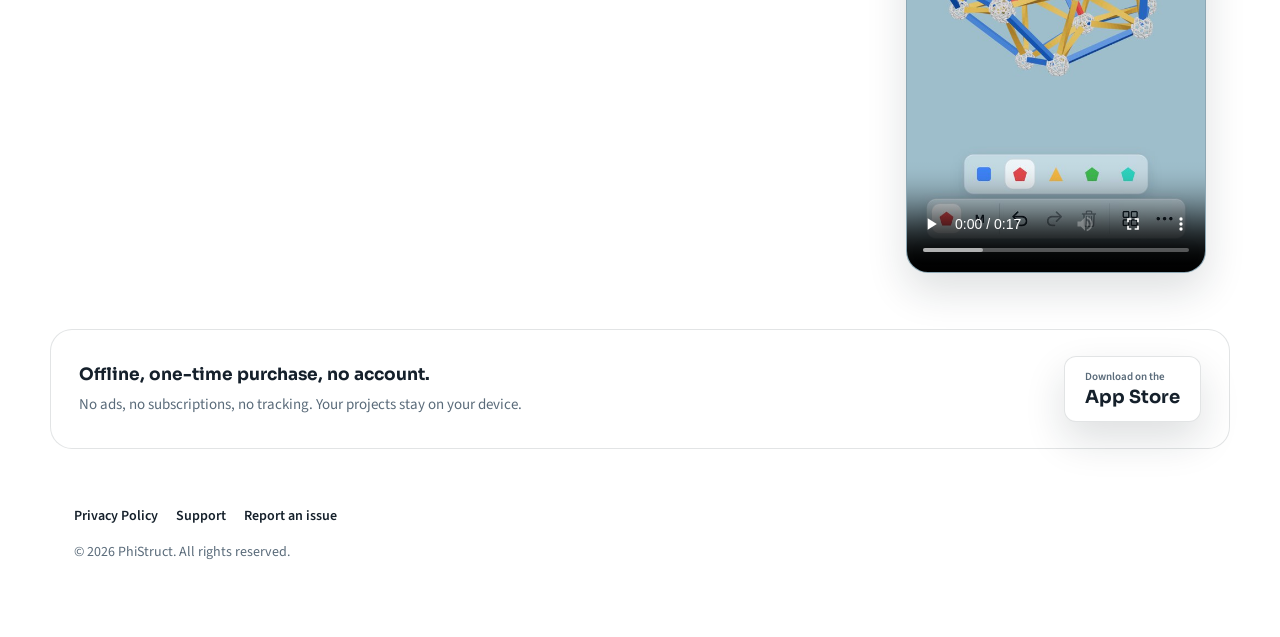
==== commit 99e313e1: "Use the phi lockup on the marketing site, not the old tetra icon." ====
--- a/index.html
+++ b/index.html
@@ -95,7 +95,7 @@
 
 <header class="site">
   <a class="brand" href="./" aria-label="PhiStruct home">
-    <img class="brand-icon" src="icon-192.png" width="28" height="28" alt="" />
+    <img class="brand-icon" src="icon-192.png?v=2" width="28" height="28" alt="" />
     <span>PhiStruct</span>
   </a>
   <nav class="nav">
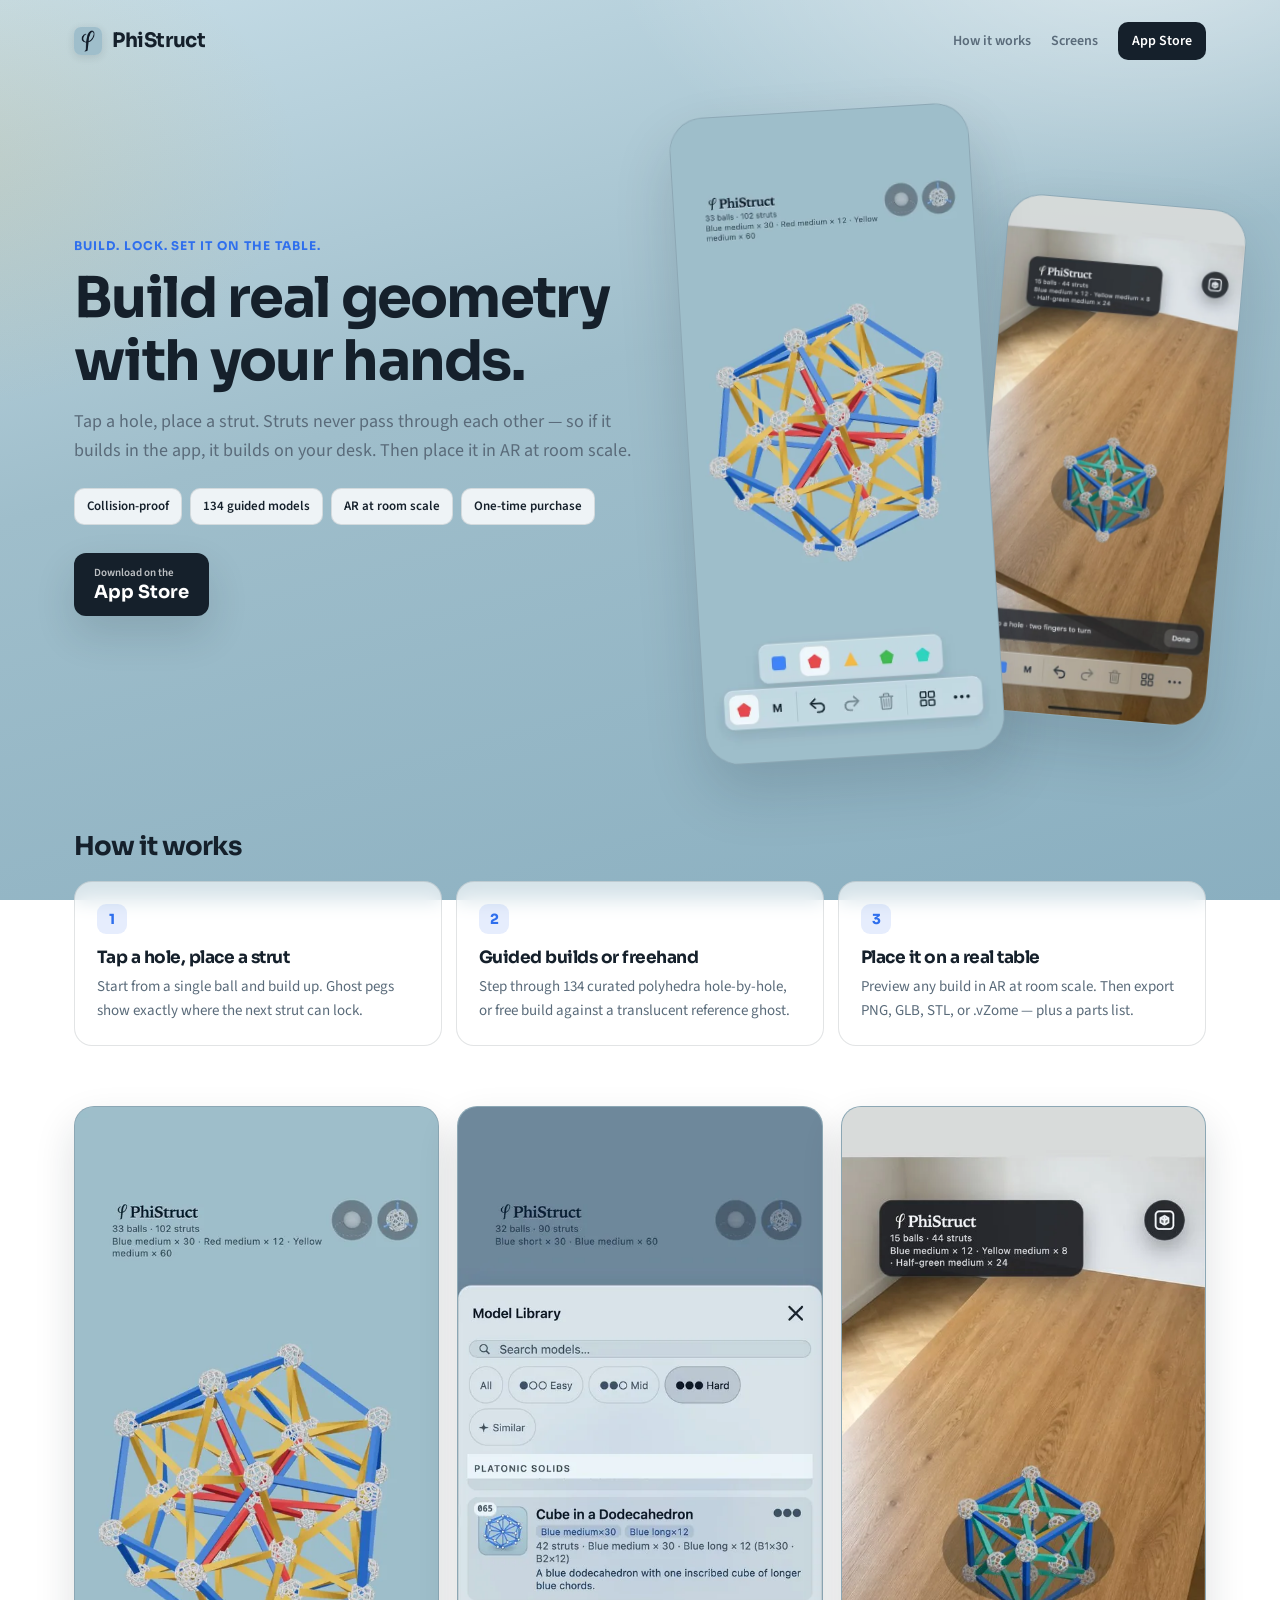
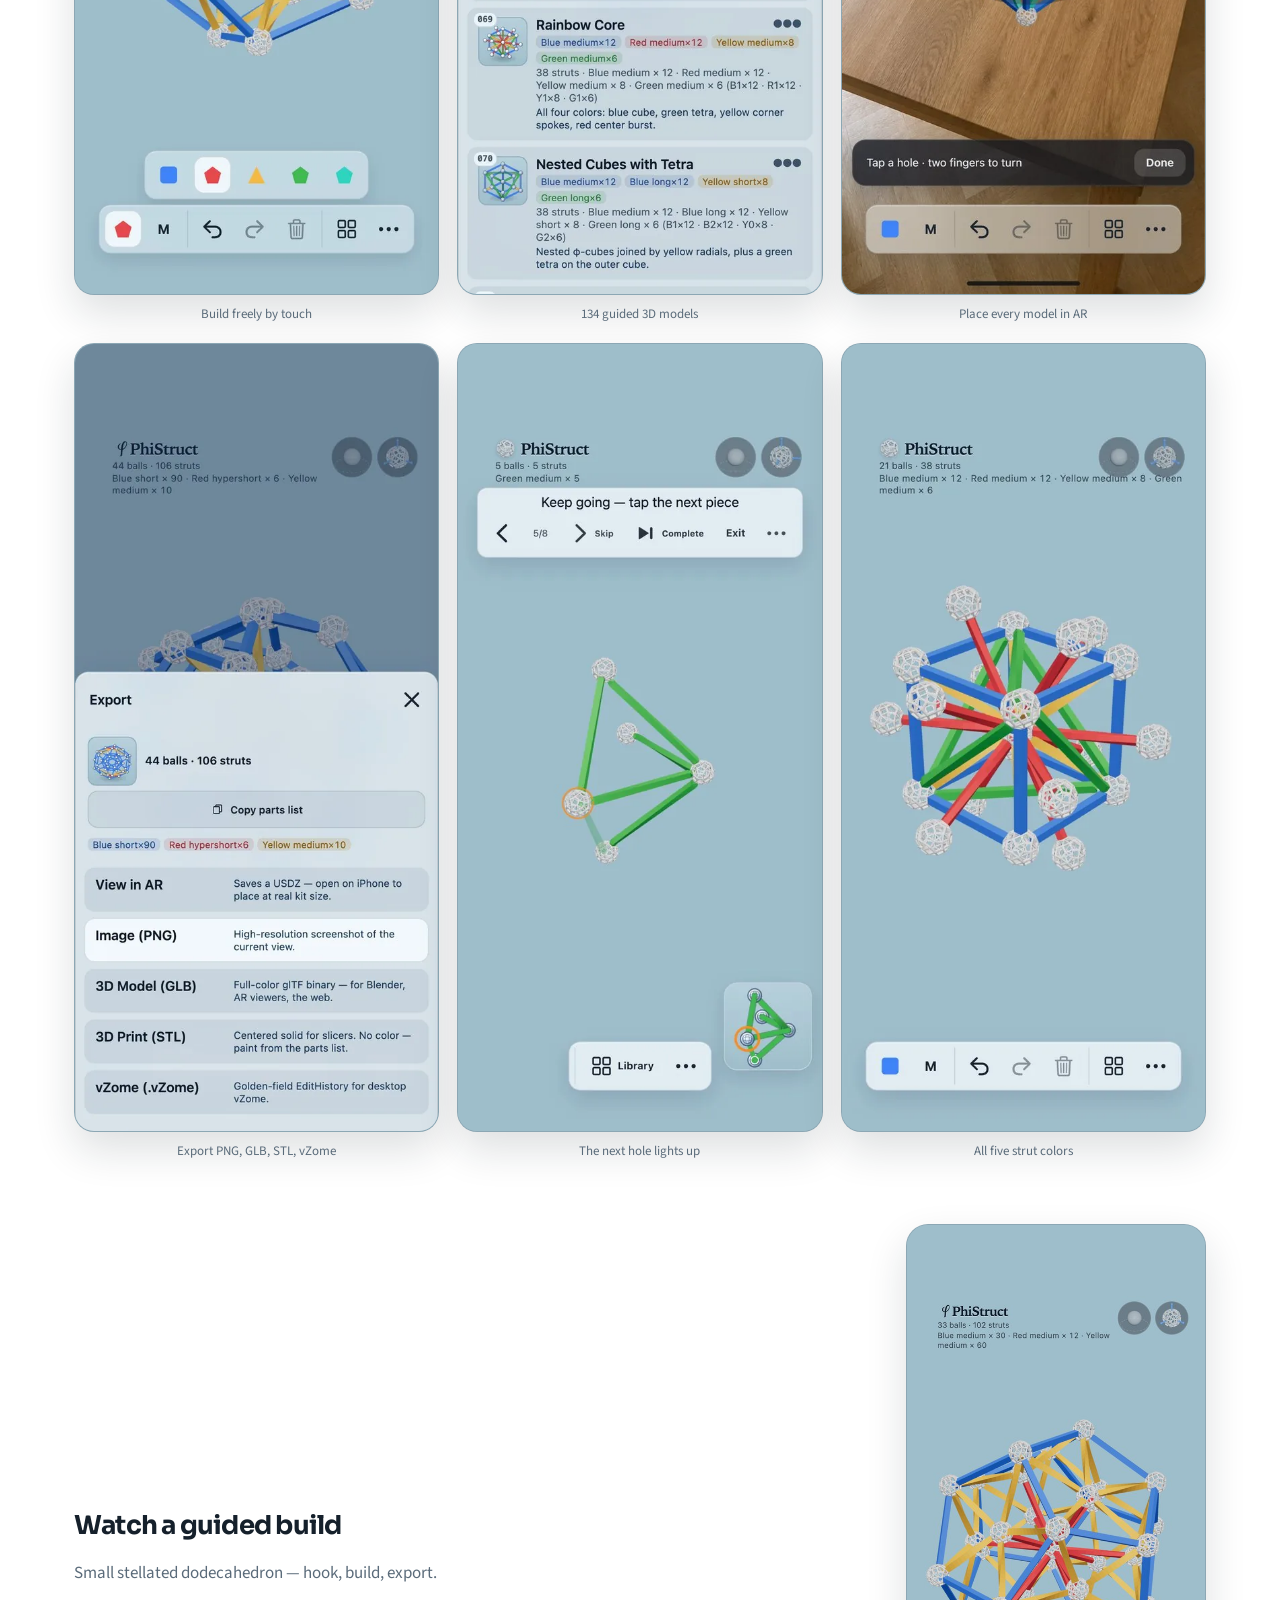
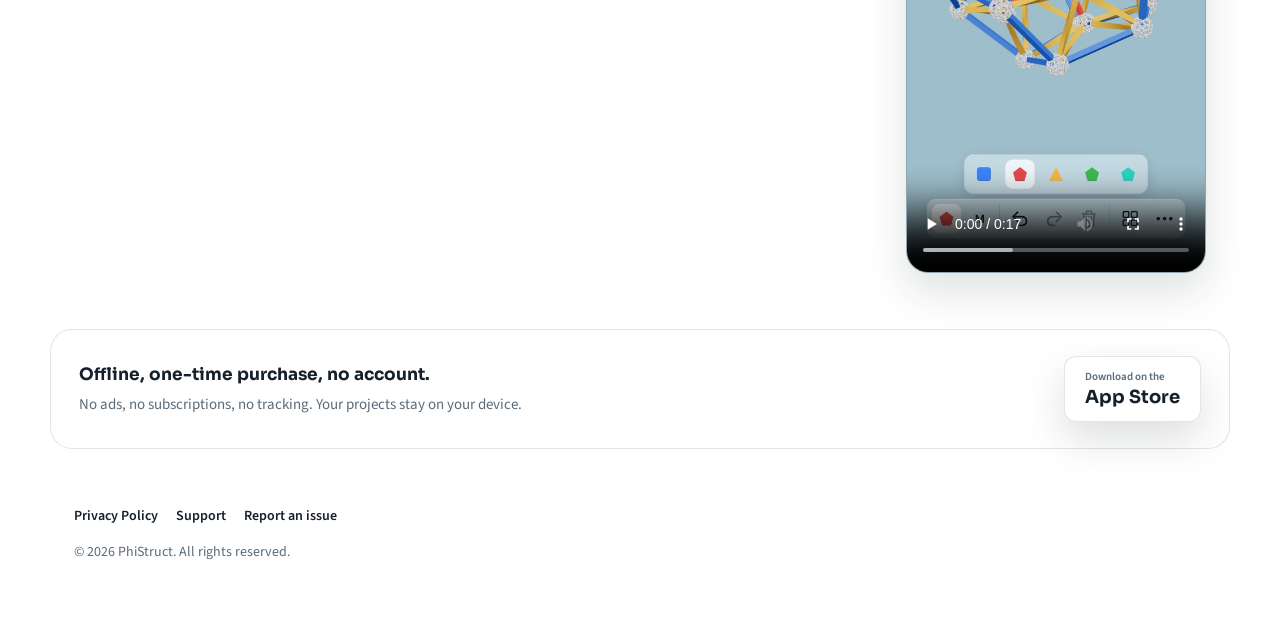
==== commit b1b9ee7c: "Swap the AR screenshot for the table placement still." ====
--- a/index.html
+++ b/index.html
@@ -138,8 +138,8 @@
       </figure>
       <figure class="phone phone-back">
         <picture>
-          <source srcset="screenshots-webp/03-ar.webp" type="image/webp" />
-          <img src="screenshots/03-ar.jpg" width="540" height="1170" alt="A finished build placed on a real table in AR" loading="eager" fetchpriority="high" />
+          <source srcset="screenshots-webp/03-ar.webp?v=2" type="image/webp" />
+          <img src="screenshots/03-ar.jpg?v=2" width="540" height="1170" alt="A finished build placed on a real table in AR" loading="eager" fetchpriority="high" />
         </picture>
       </figure>
     </div>
@@ -183,8 +183,8 @@
     </figure>
     <figure class="shot">
       <picture>
-        <source srcset="screenshots-webp/03-ar.webp" type="image/webp" />
-        <img src="screenshots/03-ar.jpg" width="540" height="1170" alt="A finished build placed on a real table in AR" loading="lazy" />
+        <source srcset="screenshots-webp/03-ar.webp?v=2" type="image/webp" />
+        <img src="screenshots/03-ar.jpg?v=2" width="540" height="1170" alt="A finished build placed on a real table in AR" loading="lazy" />
       </picture>
       <figcaption>Place every model in AR</figcaption>
     </figure>
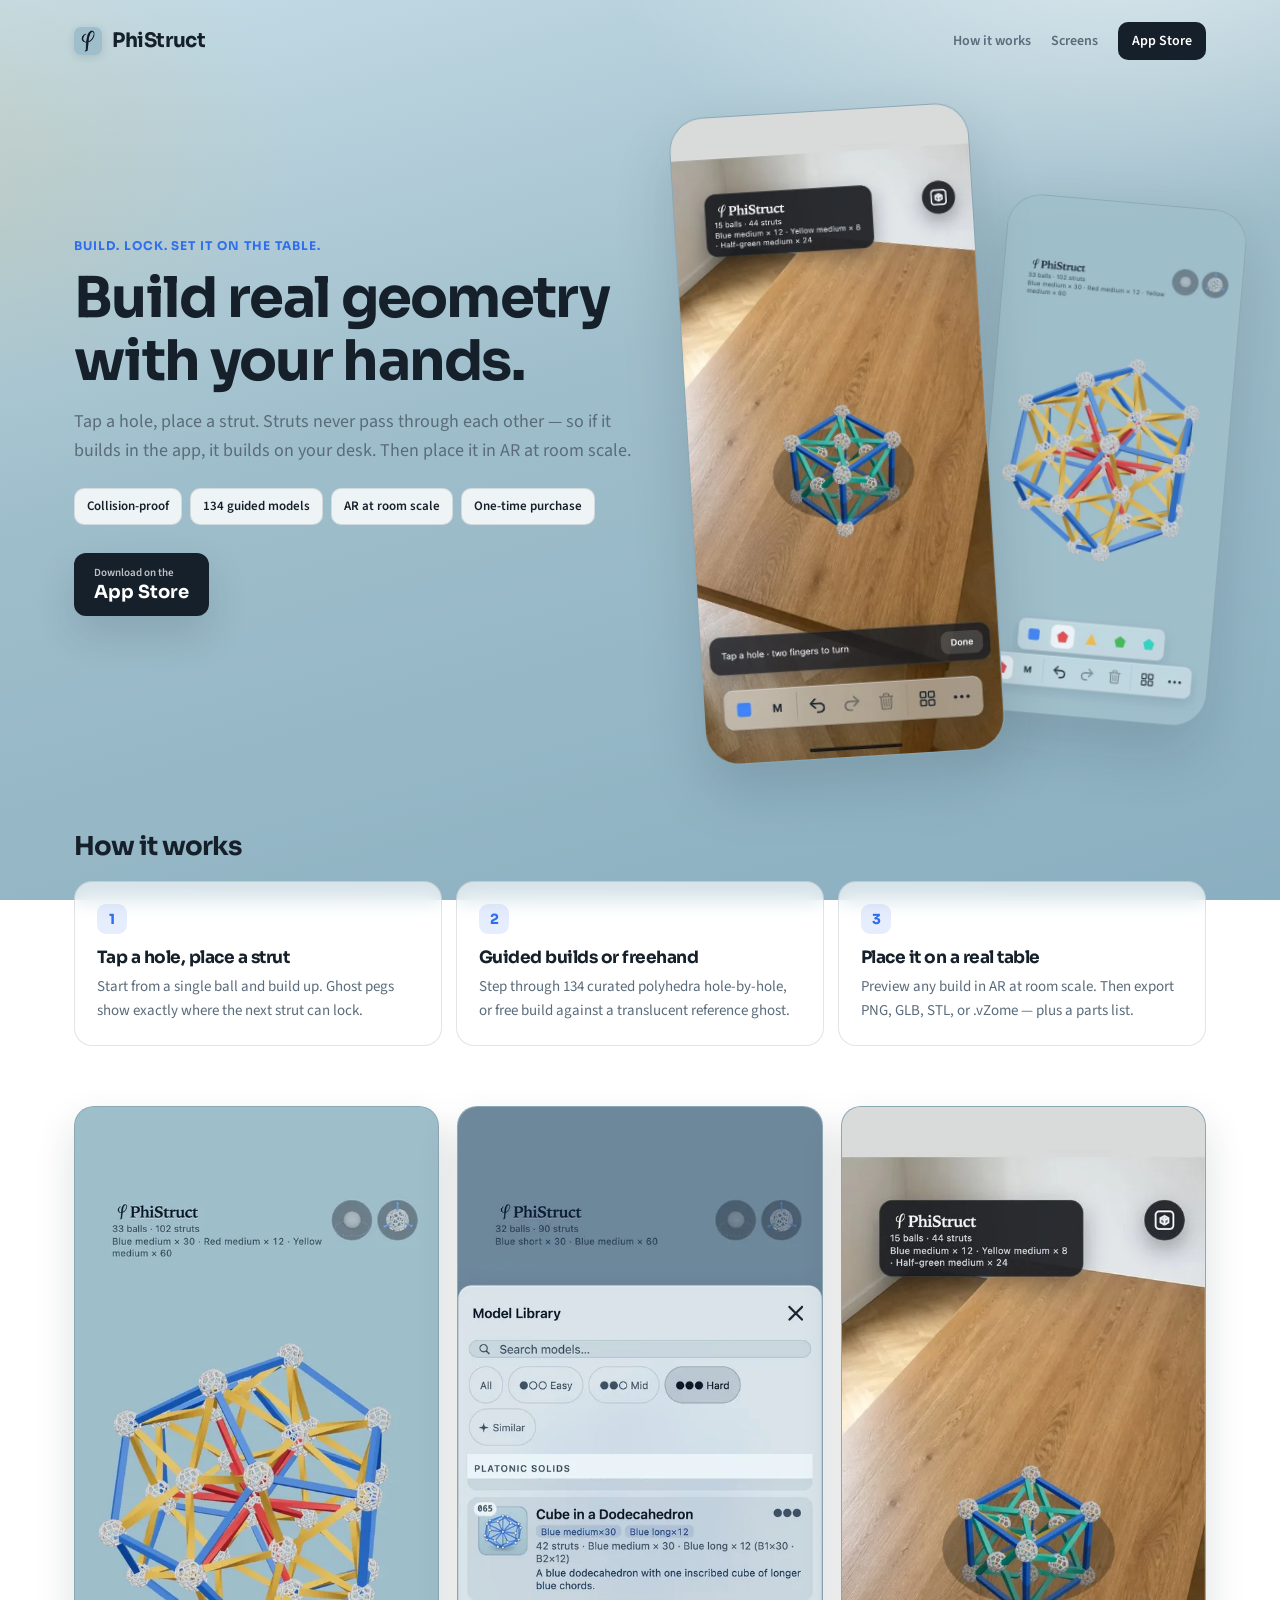
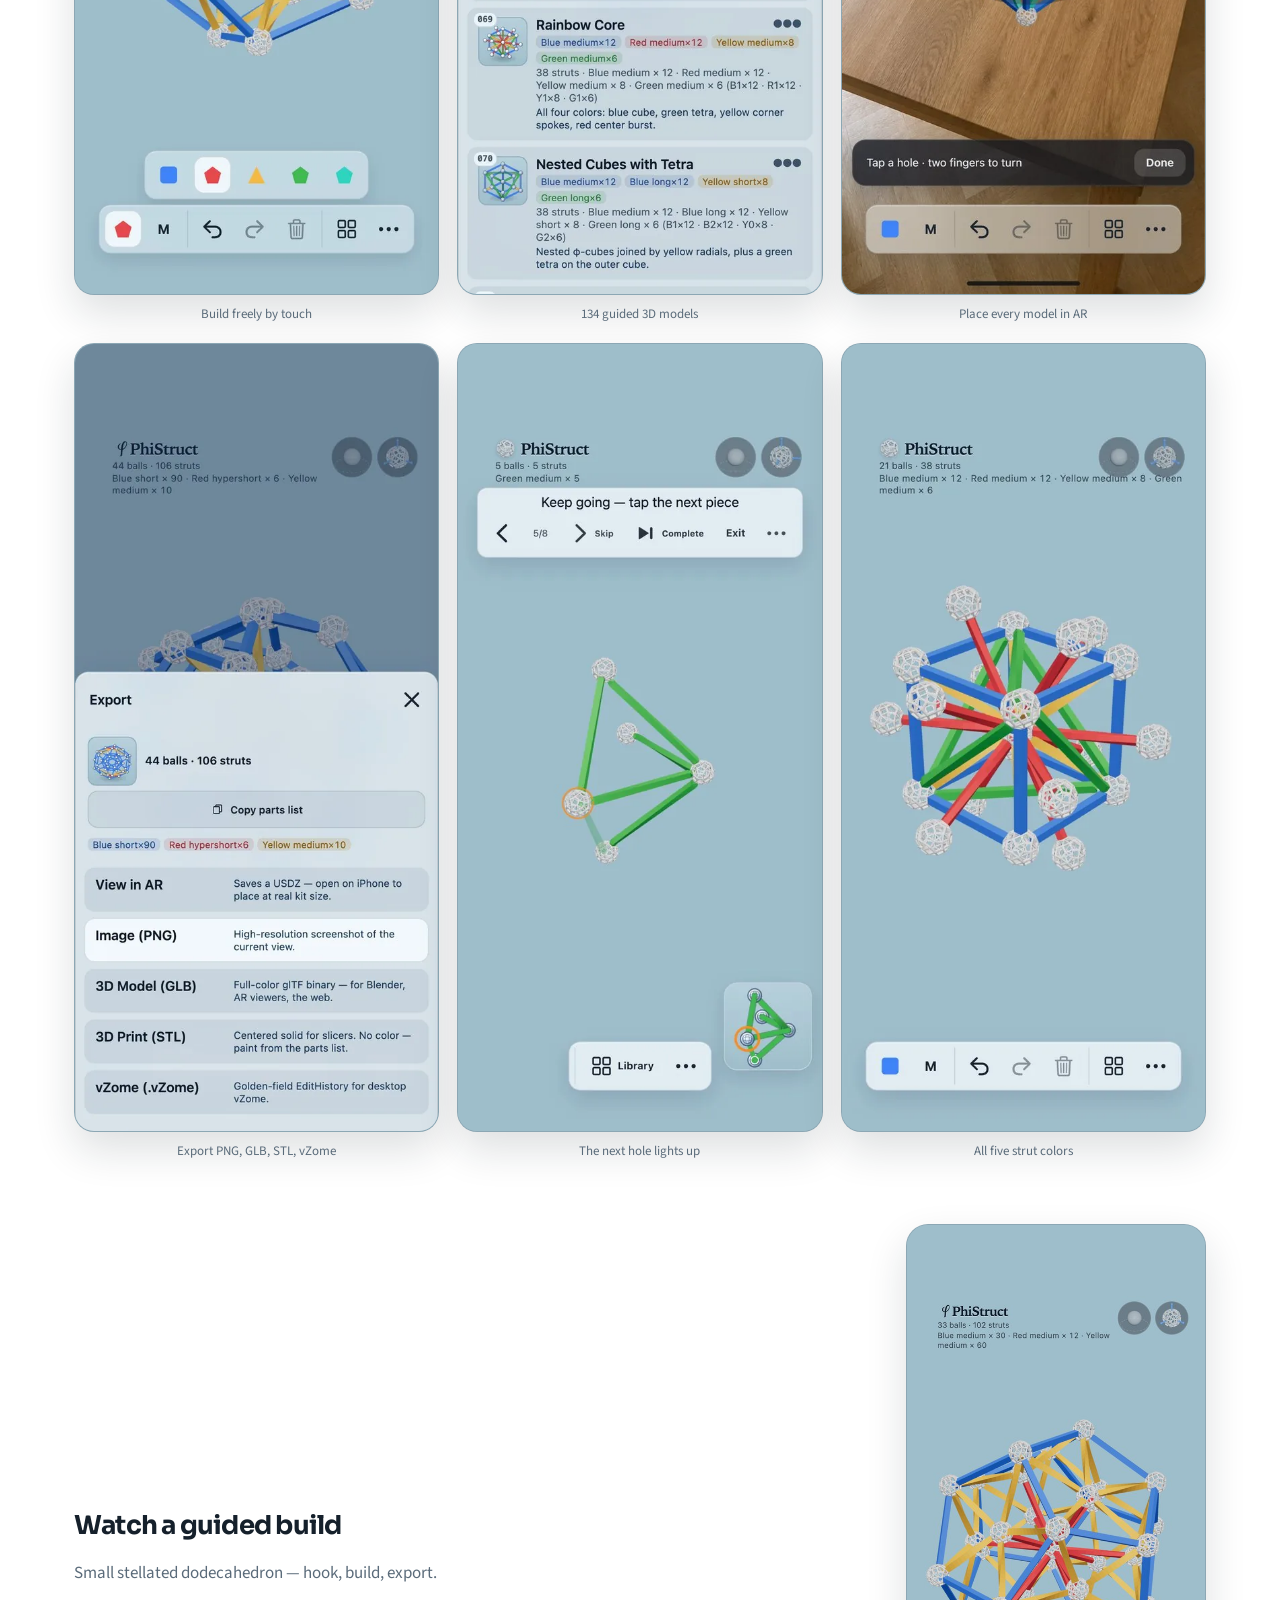
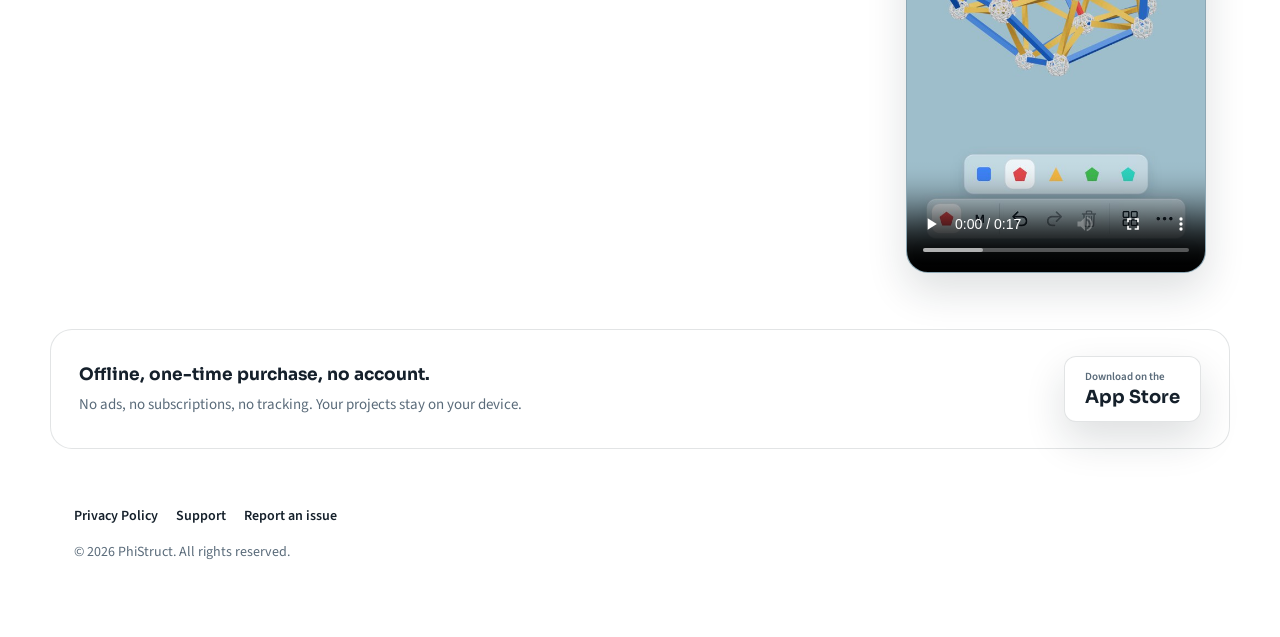
==== commit 66c46e0c: "Put the table AR still on the hero phone." ====
--- a/index.html
+++ b/index.html
@@ -29,7 +29,7 @@
 <meta name="twitter:description" content="Collision-proof ball-and-strut polyhedra on iPhone. 134 guided builds, AR at room scale, STL export, fully offline." />
 <meta name="twitter:image" content="https://sirouni.github.io/phistruct-site/og-image.jpg" />
 
-<link rel="preload" as="image" href="screenshots-webp/01-scratch.webp" imagesrcset="screenshots-webp/01-scratch.webp" type="image/webp" />
+<link rel="preload" as="image" href="screenshots-webp/03-ar.webp?v=2" imagesrcset="screenshots-webp/03-ar.webp?v=2" type="image/webp" />
 <link rel="stylesheet" href="style.css?v=8" />
 
 <script type="application/ld+json">
@@ -132,14 +132,14 @@
     <div class="hero-figure">
       <figure class="phone">
         <picture>
-          <source srcset="screenshots-webp/01-scratch.webp" type="image/webp" />
-          <img src="screenshots/01-scratch.jpg" width="540" height="1170" alt="Kepler star with the five strut-color picker open" loading="eager" fetchpriority="high" />
+          <source srcset="screenshots-webp/03-ar.webp?v=2" type="image/webp" />
+          <img src="screenshots/03-ar.jpg?v=2" width="540" height="1170" alt="A finished build placed on a real table in AR" loading="eager" fetchpriority="high" />
         </picture>
       </figure>
       <figure class="phone phone-back">
         <picture>
-          <source srcset="screenshots-webp/03-ar.webp?v=2" type="image/webp" />
-          <img src="screenshots/03-ar.jpg?v=2" width="540" height="1170" alt="A finished build placed on a real table in AR" loading="eager" fetchpriority="high" />
+          <source srcset="screenshots-webp/01-scratch.webp" type="image/webp" />
+          <img src="screenshots/01-scratch.jpg" width="540" height="1170" alt="Kepler star with the five strut-color picker open" loading="lazy" />
         </picture>
       </figure>
     </div>
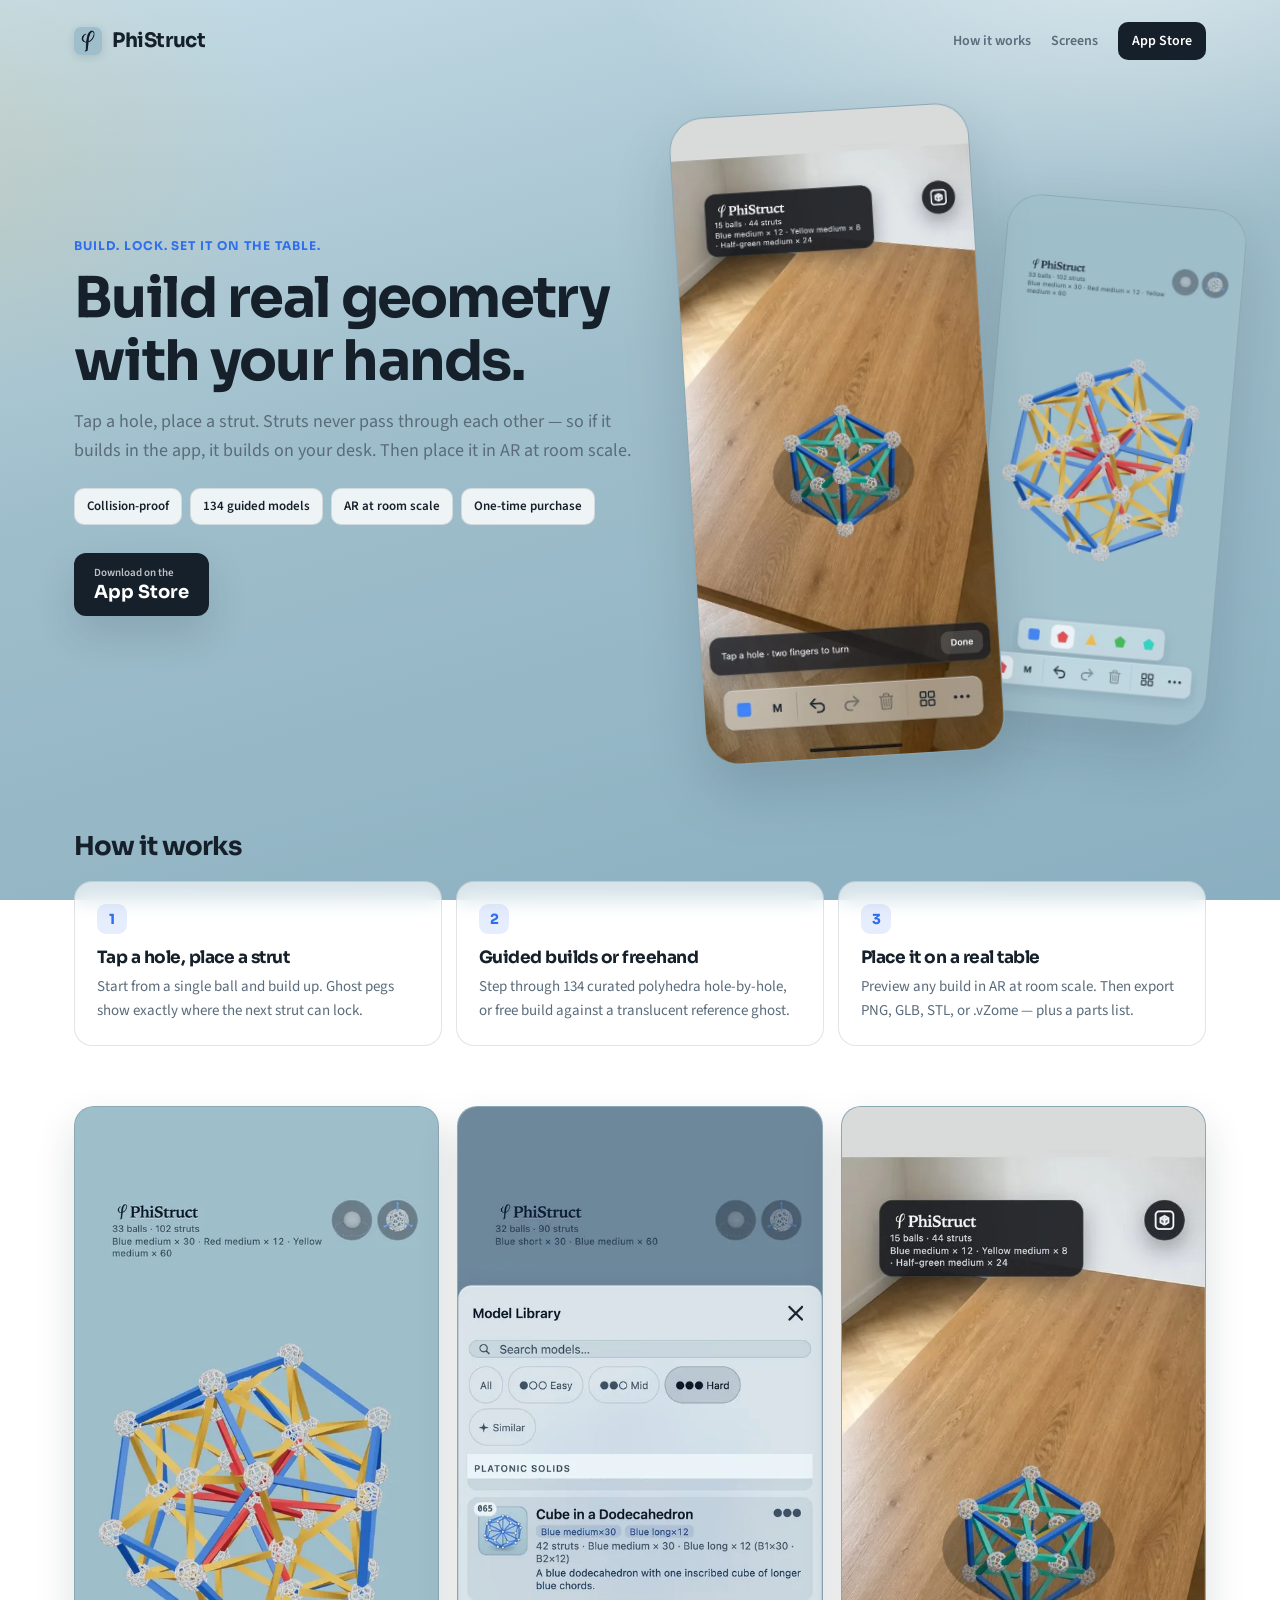
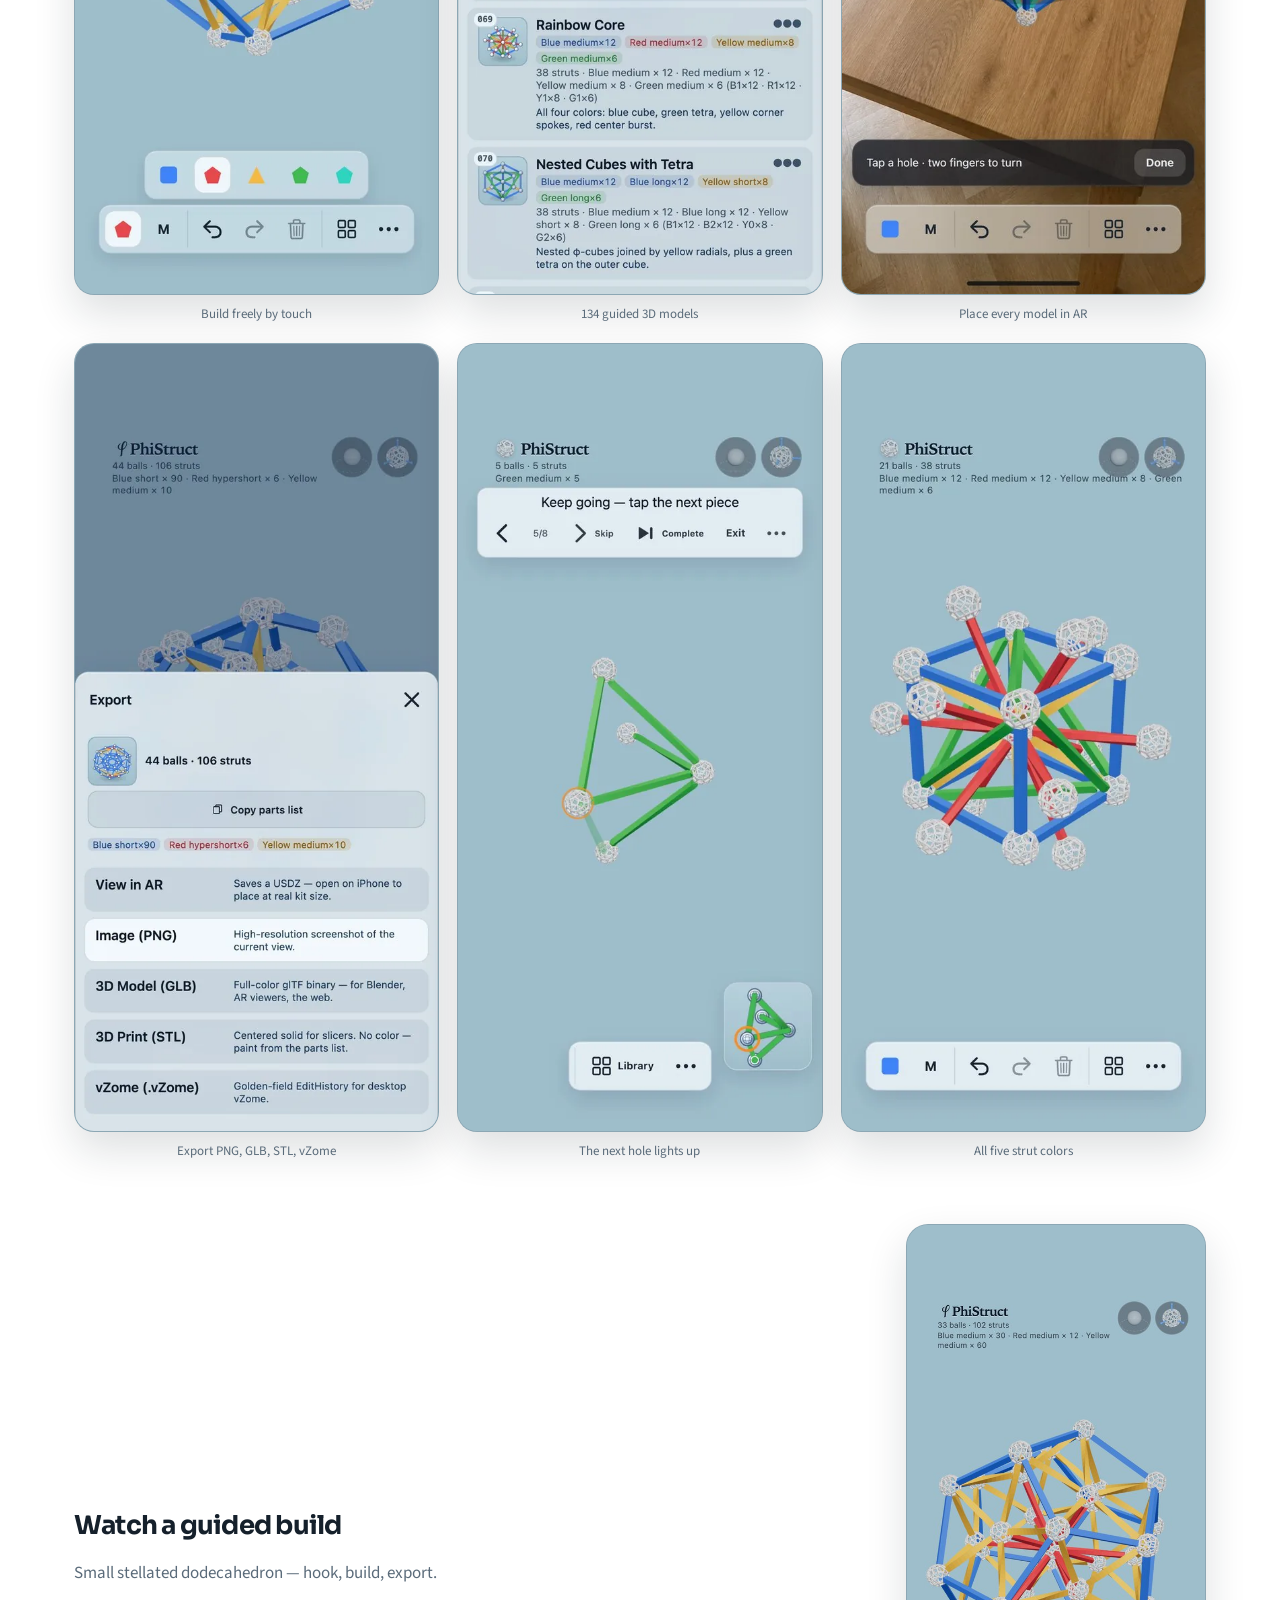
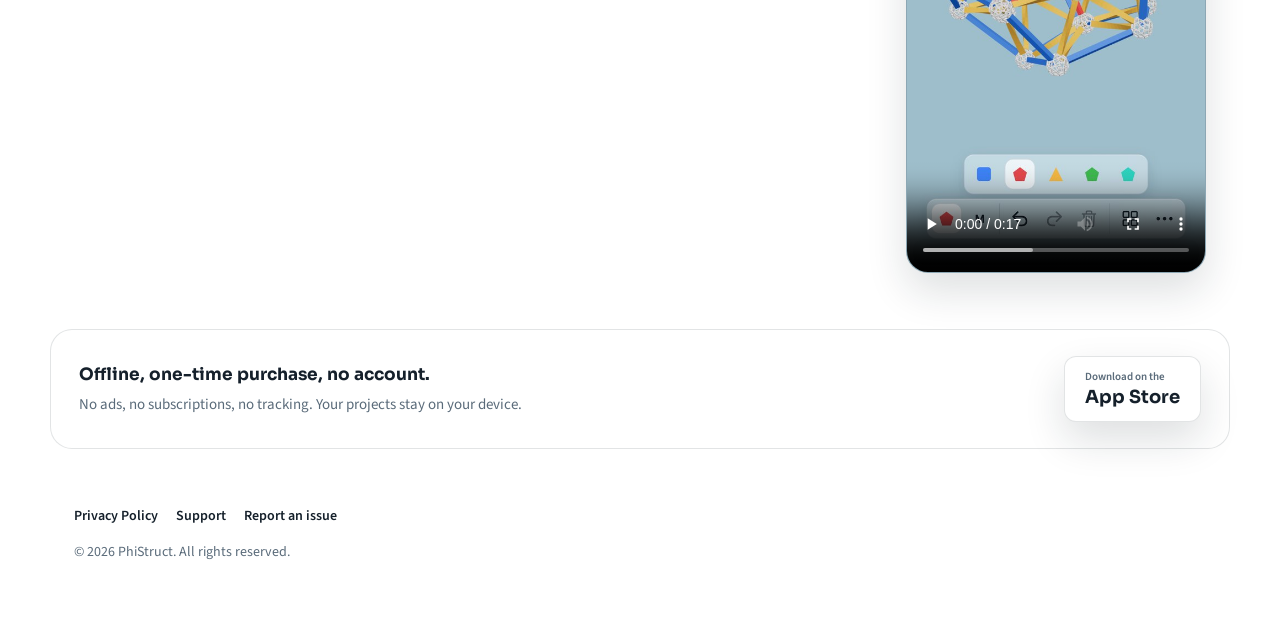
==== commit 1e587314: "Add Umami hook, bake OG wordmark, and split app vs site privacy. Leave the GitHub Pages host as-is u" ====
--- a/index.html
+++ b/index.html
@@ -4,7 +4,7 @@
 <meta charset="utf-8" />
 <meta name="viewport" content="width=device-width, initial-scale=1" />
 <title>PhiStruct — Build 3D Polyhedra by Touch on iPhone</title>
-<meta name="description" content="Tap a hole, place a strut. Collision-proof ball-and-strut polyhedra, 134 guided builds, AR at room scale, PNG/GLB/STL/vZome export. Offline, one-time purchase, no account." />
+<meta name="description" content="Tap a hole, place a strut. Collision-proof polyhedra, 134 guided builds, AR at room scale. Offline, one-time purchase, no account." />
 <meta name="theme-color" content="#9fbecb" />
 <link rel="canonical" href="https://sirouni.github.io/phistruct-site/" />
 
@@ -21,13 +21,17 @@
 <meta property="og:description" content="Collision-proof ball-and-strut polyhedra on iPhone. 134 guided builds, AR at room scale, STL export, fully offline." />
 <meta property="og:type" content="website" />
 <meta property="og:url" content="https://sirouni.github.io/phistruct-site/" />
-<meta property="og:image" content="https://sirouni.github.io/phistruct-site/og-image.jpg" />
+<meta property="og:image" content="https://sirouni.github.io/phistruct-site/og-image.jpg?v=2" />
 <meta property="og:image:width" content="1200" />
 <meta property="og:image:height" content="630" />
+<meta property="og:image:type" content="image/jpeg" />
+<meta property="og:image:alt" content="PhiStruct — build real geometry by touch. A ball-and-strut polyhedron with a parts list." />
 <meta name="twitter:card" content="summary_large_image" />
 <meta name="twitter:title" content="PhiStruct — Build real geometry by touch" />
 <meta name="twitter:description" content="Collision-proof ball-and-strut polyhedra on iPhone. 134 guided builds, AR at room scale, STL export, fully offline." />
-<meta name="twitter:image" content="https://sirouni.github.io/phistruct-site/og-image.jpg" />
+<meta name="twitter:image" content="https://sirouni.github.io/phistruct-site/og-image.jpg?v=2" />
+<meta name="twitter:image:alt" content="PhiStruct — build real geometry by touch. A ball-and-strut polyhedron with a parts list." />
+<script src="analytics.js" defer></script>
 
 <link rel="preload" as="image" href="screenshots-webp/03-ar.webp?v=2" imagesrcset="screenshots-webp/03-ar.webp?v=2" type="image/webp" />
 <link rel="stylesheet" href="style.css?v=8" />
@@ -43,7 +47,7 @@
       "applicationCategory": "UtilitiesApplication",
       "description": "Touch-first ball-and-strut geometry builder. Collision-proof, 134 guided polyhedra, AR at room scale, export PNG/GLB/STL/vZome. Fully offline, no account, one-time purchase.",
       "url": "https://sirouni.github.io/phistruct-site/",
-      "image": "https://sirouni.github.io/phistruct-site/og-image.jpg",
+      "image": "https://sirouni.github.io/phistruct-site/og-image.jpg?v=2",
       "offers": {
         "@type": "Offer",
         "price": "14.99",
@@ -101,7 +105,7 @@
   <nav class="nav">
     <a href="#how">How it works</a>
     <a href="#shots">Screens</a>
-    <a href="https://apps.apple.com/app/id6794185906" rel="noopener" class="nav-cta">App Store</a>
+    <a href="https://apps.apple.com/app/id6794185906" rel="noopener" class="nav-cta" data-umami-event="app-store" data-umami-event-placement="nav">App Store</a>
   </nav>
 </header>
 
@@ -123,7 +127,7 @@
         <li>One-time purchase</li>
       </ul>
       <p class="cta-row">
-        <a class="store-btn" href="https://apps.apple.com/app/id6794185906" rel="noopener">
+        <a class="store-btn" href="https://apps.apple.com/app/id6794185906" rel="noopener" data-umami-event="app-store" data-umami-event-placement="hero">
           <span class="store-btn-kicker">Download on the</span>
           <span class="store-btn-label">App Store</span>
         </a>
@@ -233,7 +237,7 @@
       <strong>Offline, one-time purchase, no account.</strong>
       <p>No ads, no subscriptions, no tracking. Your projects stay on your device.</p>
     </div>
-    <a class="store-btn store-btn-light" href="https://apps.apple.com/app/id6794185906" rel="noopener">
+    <a class="store-btn store-btn-light" href="https://apps.apple.com/app/id6794185906" rel="noopener" data-umami-event="app-store" data-umami-event-placement="footer">
       <span class="store-btn-kicker">Download on the</span>
       <span class="store-btn-label">App Store</span>
     </a>
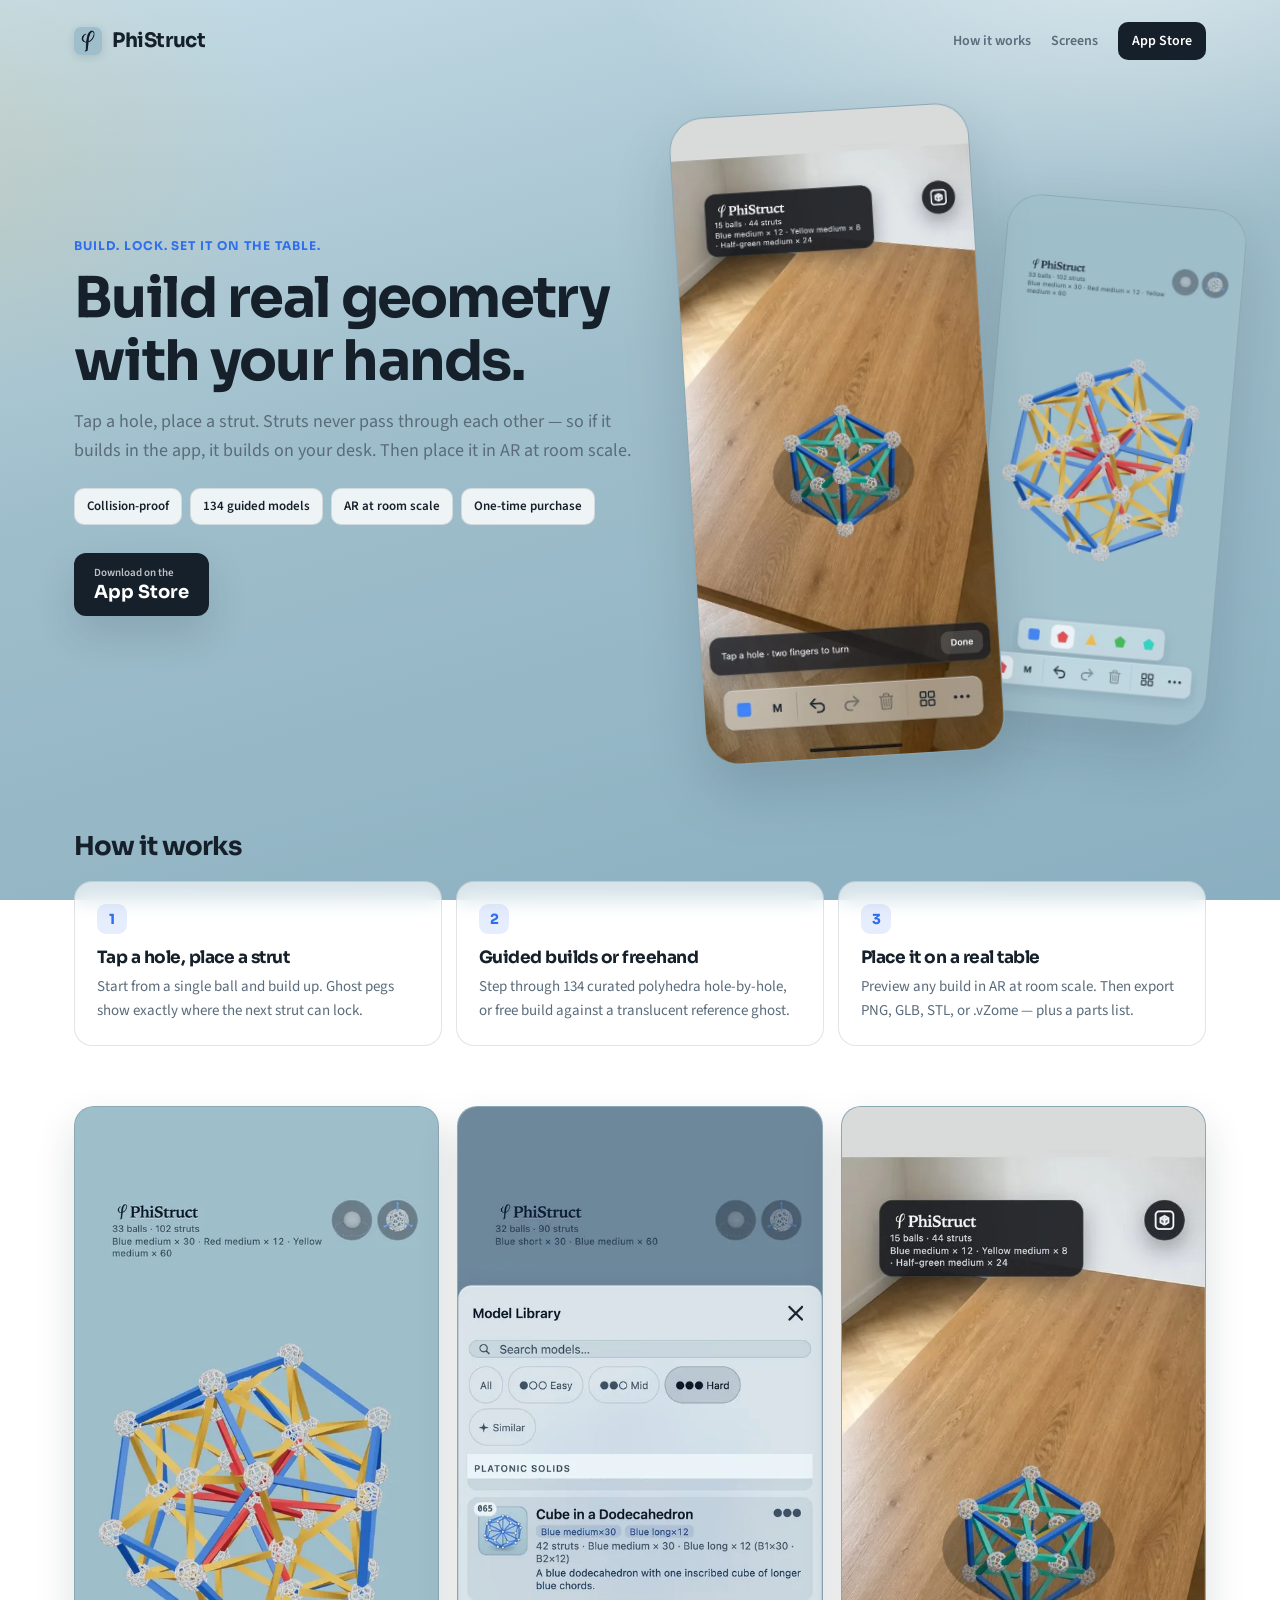
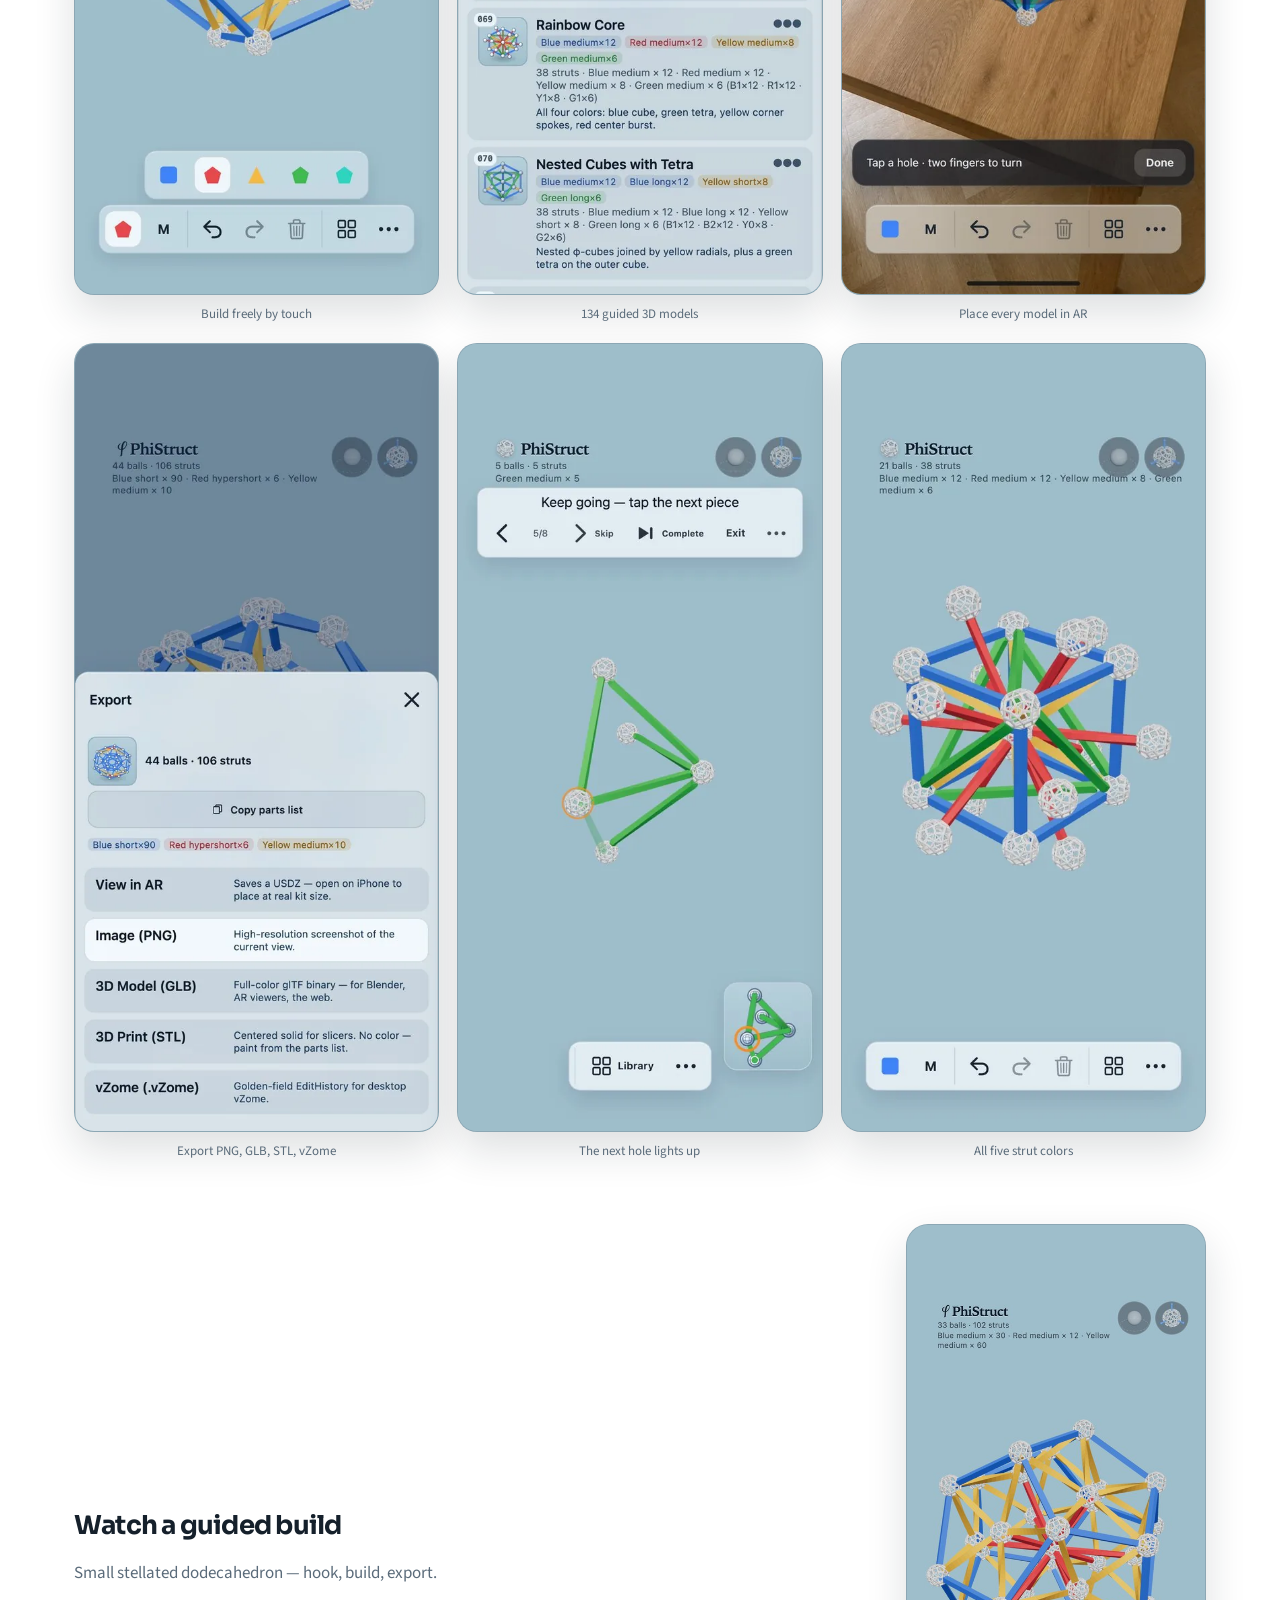
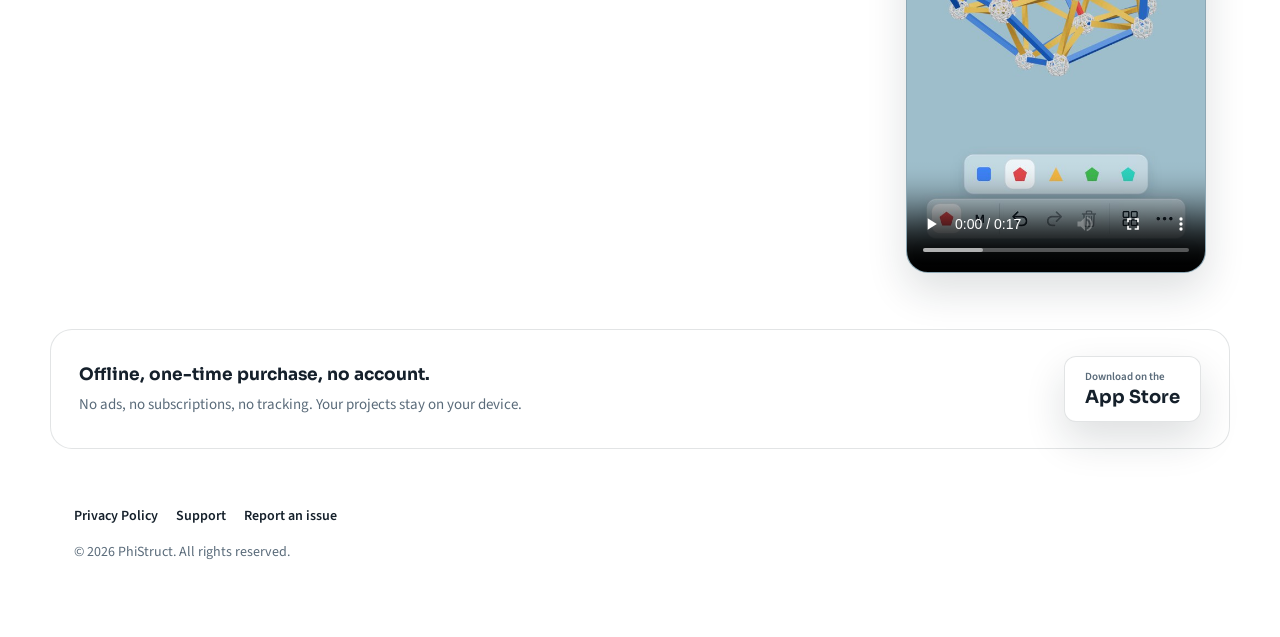
==== commit 4120198b: "Point the marketing site at phistruct.app. DNS already answers at GitHub Pages; CNAME file and canon" ====
--- a/index.html
+++ b/index.html
@@ -6,7 +6,7 @@
 <title>PhiStruct — Build 3D Polyhedra by Touch on iPhone</title>
 <meta name="description" content="Tap a hole, place a strut. Collision-proof polyhedra, 134 guided builds, AR at room scale. Offline, one-time purchase, no account." />
 <meta name="theme-color" content="#9fbecb" />
-<link rel="canonical" href="https://sirouni.github.io/phistruct-site/" />
+<link rel="canonical" href="https://phistruct.app/" />
 
 <link rel="icon" href="favicon.ico" sizes="any" />
 <link rel="icon" type="image/png" sizes="32x32" href="favicon-32.png" />
@@ -20,8 +20,8 @@
 <meta property="og:title" content="PhiStruct — Build real geometry by touch" />
 <meta property="og:description" content="Collision-proof ball-and-strut polyhedra on iPhone. 134 guided builds, AR at room scale, STL export, fully offline." />
 <meta property="og:type" content="website" />
-<meta property="og:url" content="https://sirouni.github.io/phistruct-site/" />
-<meta property="og:image" content="https://sirouni.github.io/phistruct-site/og-image.jpg?v=2" />
+<meta property="og:url" content="https://phistruct.app/" />
+<meta property="og:image" content="https://phistruct.app/og-image.jpg?v=2" />
 <meta property="og:image:width" content="1200" />
 <meta property="og:image:height" content="630" />
 <meta property="og:image:type" content="image/jpeg" />
@@ -29,7 +29,7 @@
 <meta name="twitter:card" content="summary_large_image" />
 <meta name="twitter:title" content="PhiStruct — Build real geometry by touch" />
 <meta name="twitter:description" content="Collision-proof ball-and-strut polyhedra on iPhone. 134 guided builds, AR at room scale, STL export, fully offline." />
-<meta name="twitter:image" content="https://sirouni.github.io/phistruct-site/og-image.jpg?v=2" />
+<meta name="twitter:image" content="https://phistruct.app/og-image.jpg?v=2" />
 <meta name="twitter:image:alt" content="PhiStruct — build real geometry by touch. A ball-and-strut polyhedron with a parts list." />
 <script src="analytics.js" defer></script>
 
@@ -46,8 +46,8 @@
       "operatingSystem": "iOS",
       "applicationCategory": "UtilitiesApplication",
       "description": "Touch-first ball-and-strut geometry builder. Collision-proof, 134 guided polyhedra, AR at room scale, export PNG/GLB/STL/vZome. Fully offline, no account, one-time purchase.",
-      "url": "https://sirouni.github.io/phistruct-site/",
-      "image": "https://sirouni.github.io/phistruct-site/og-image.jpg?v=2",
+      "url": "https://phistruct.app/",
+      "image": "https://phistruct.app/og-image.jpg?v=2",
       "offers": {
         "@type": "Offer",
         "price": "14.99",
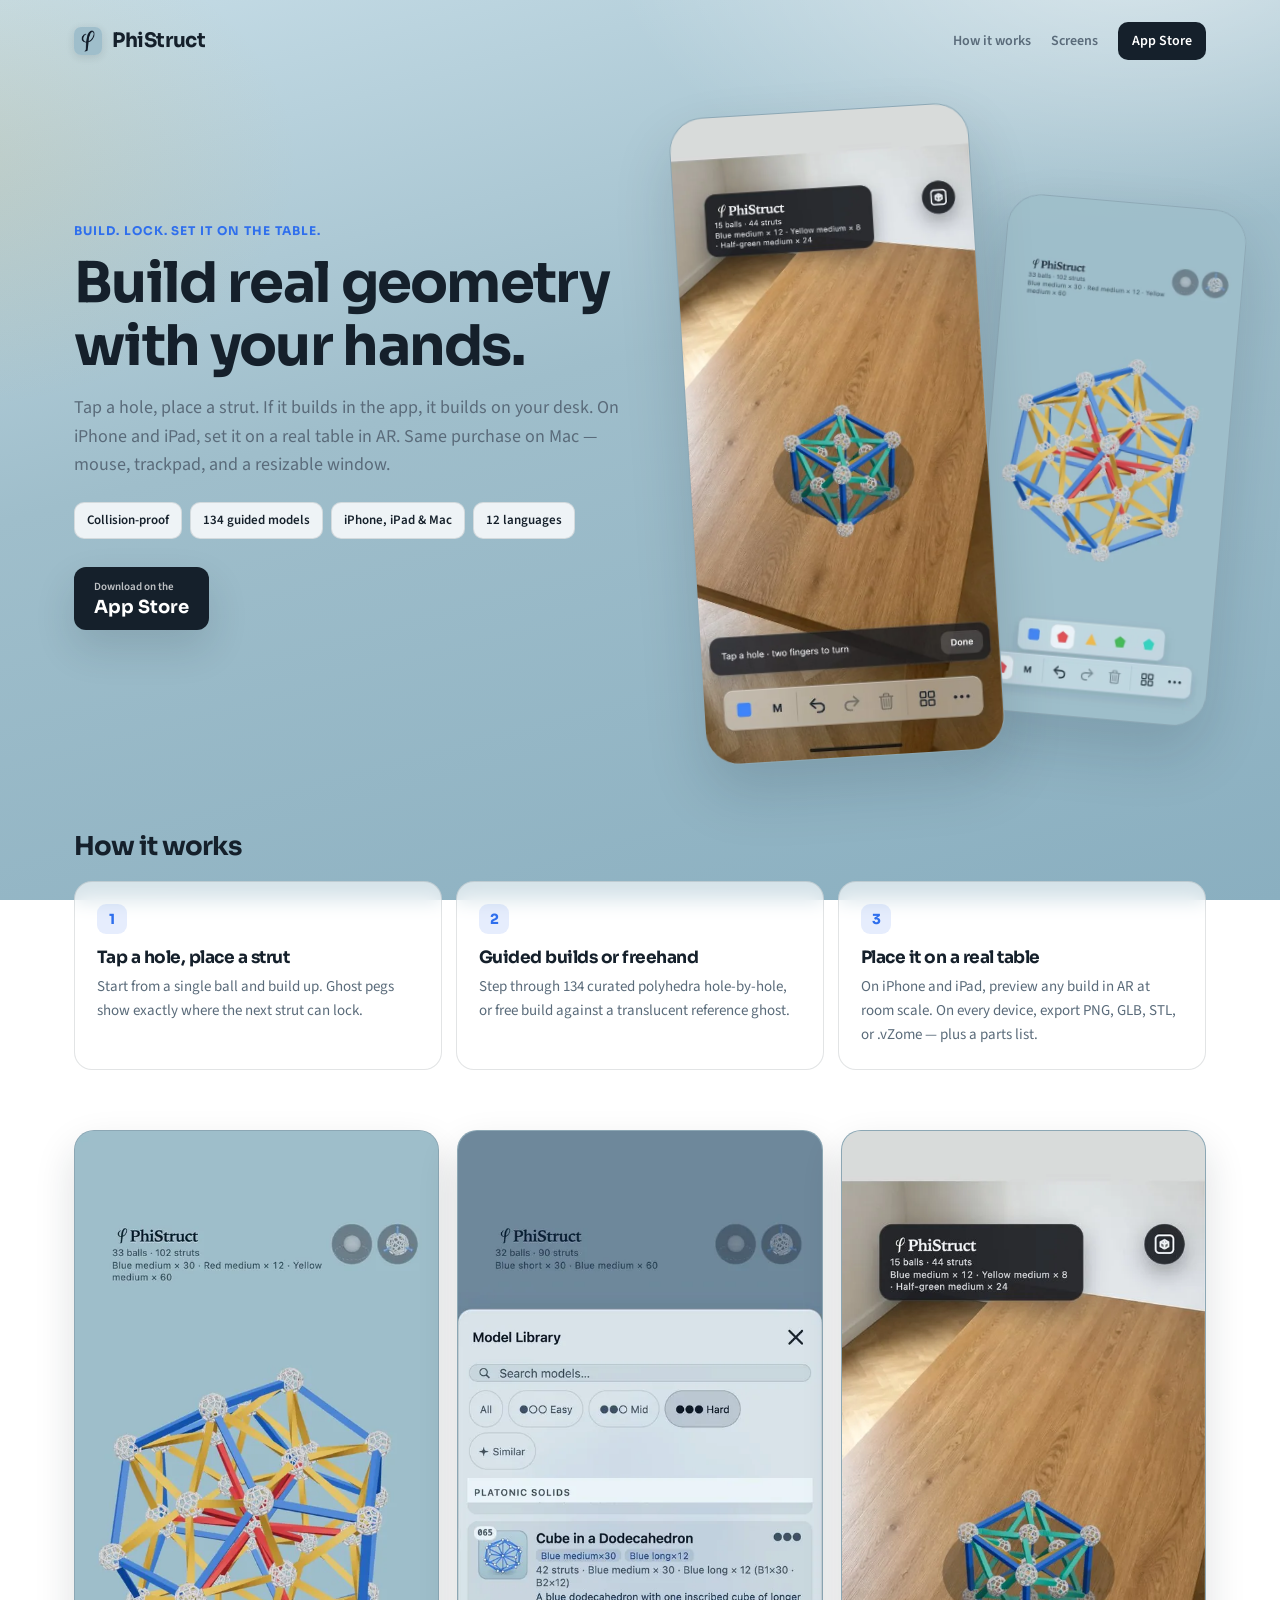
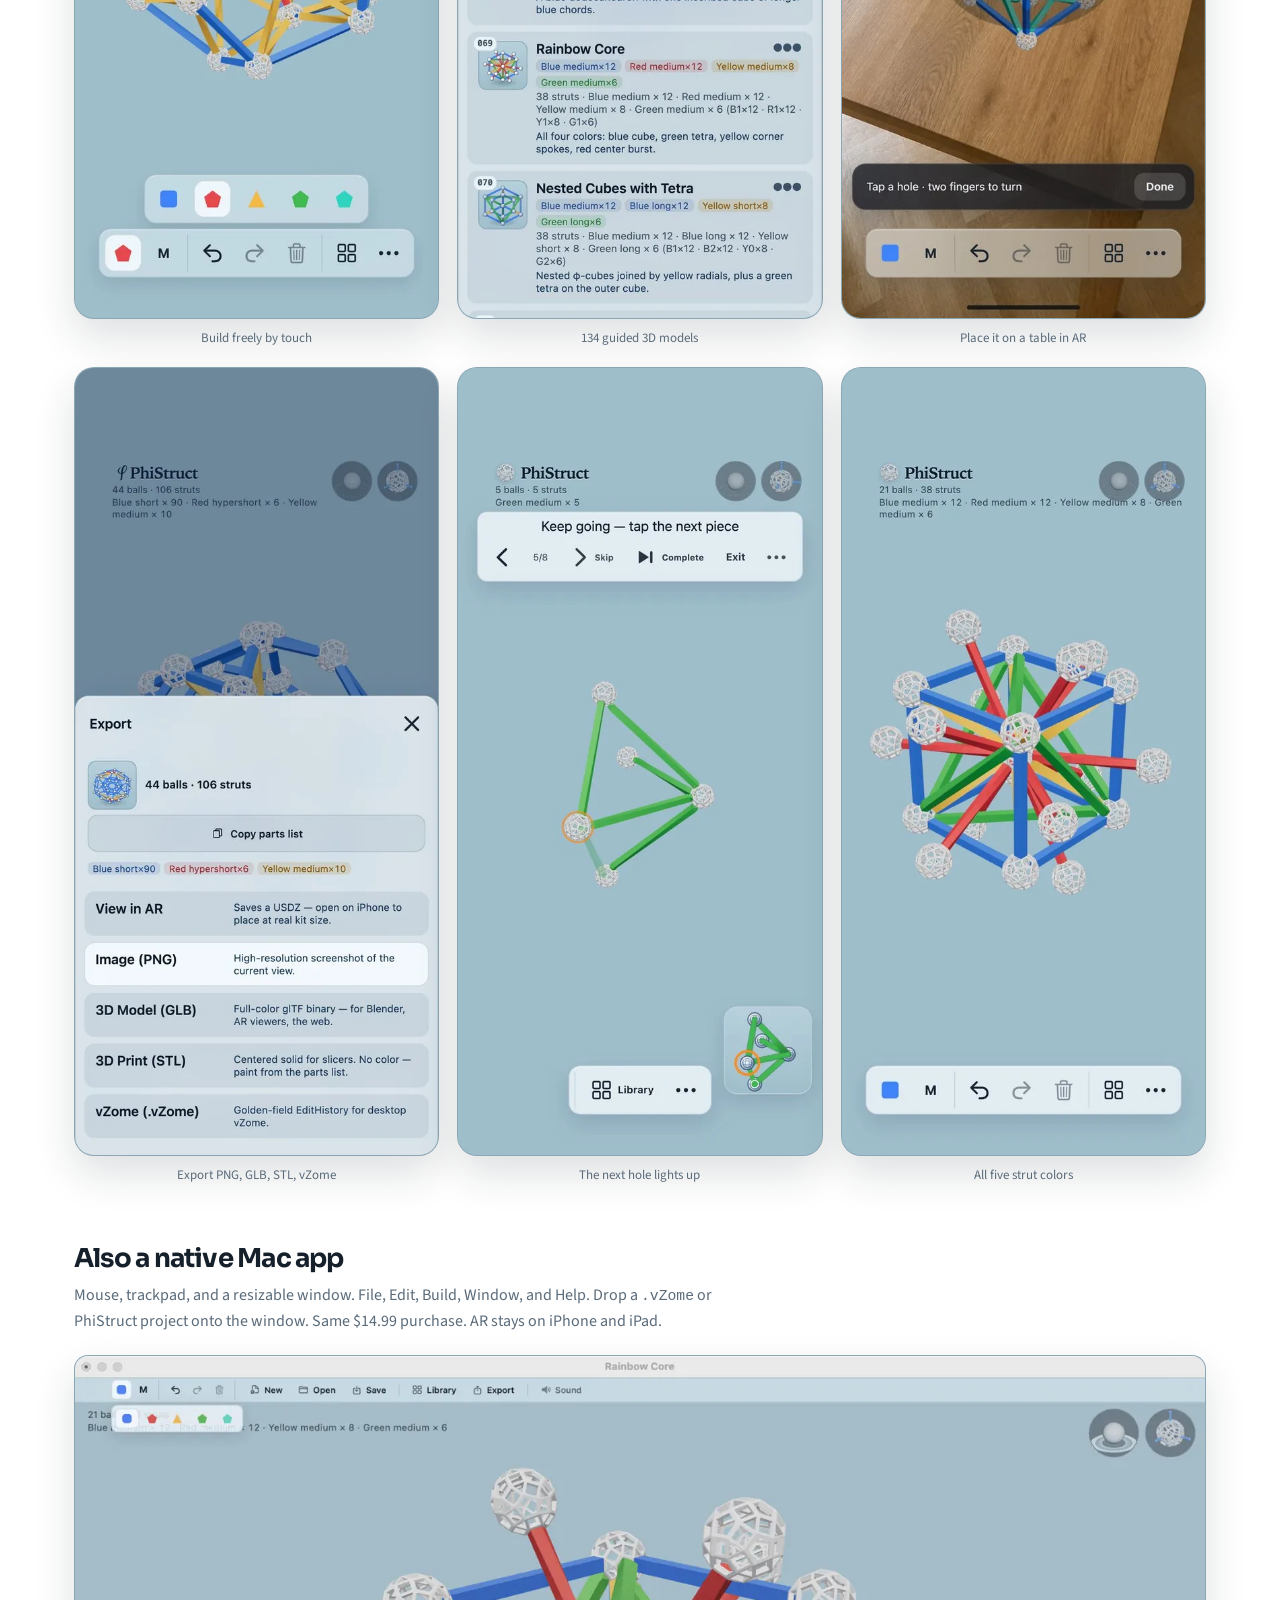
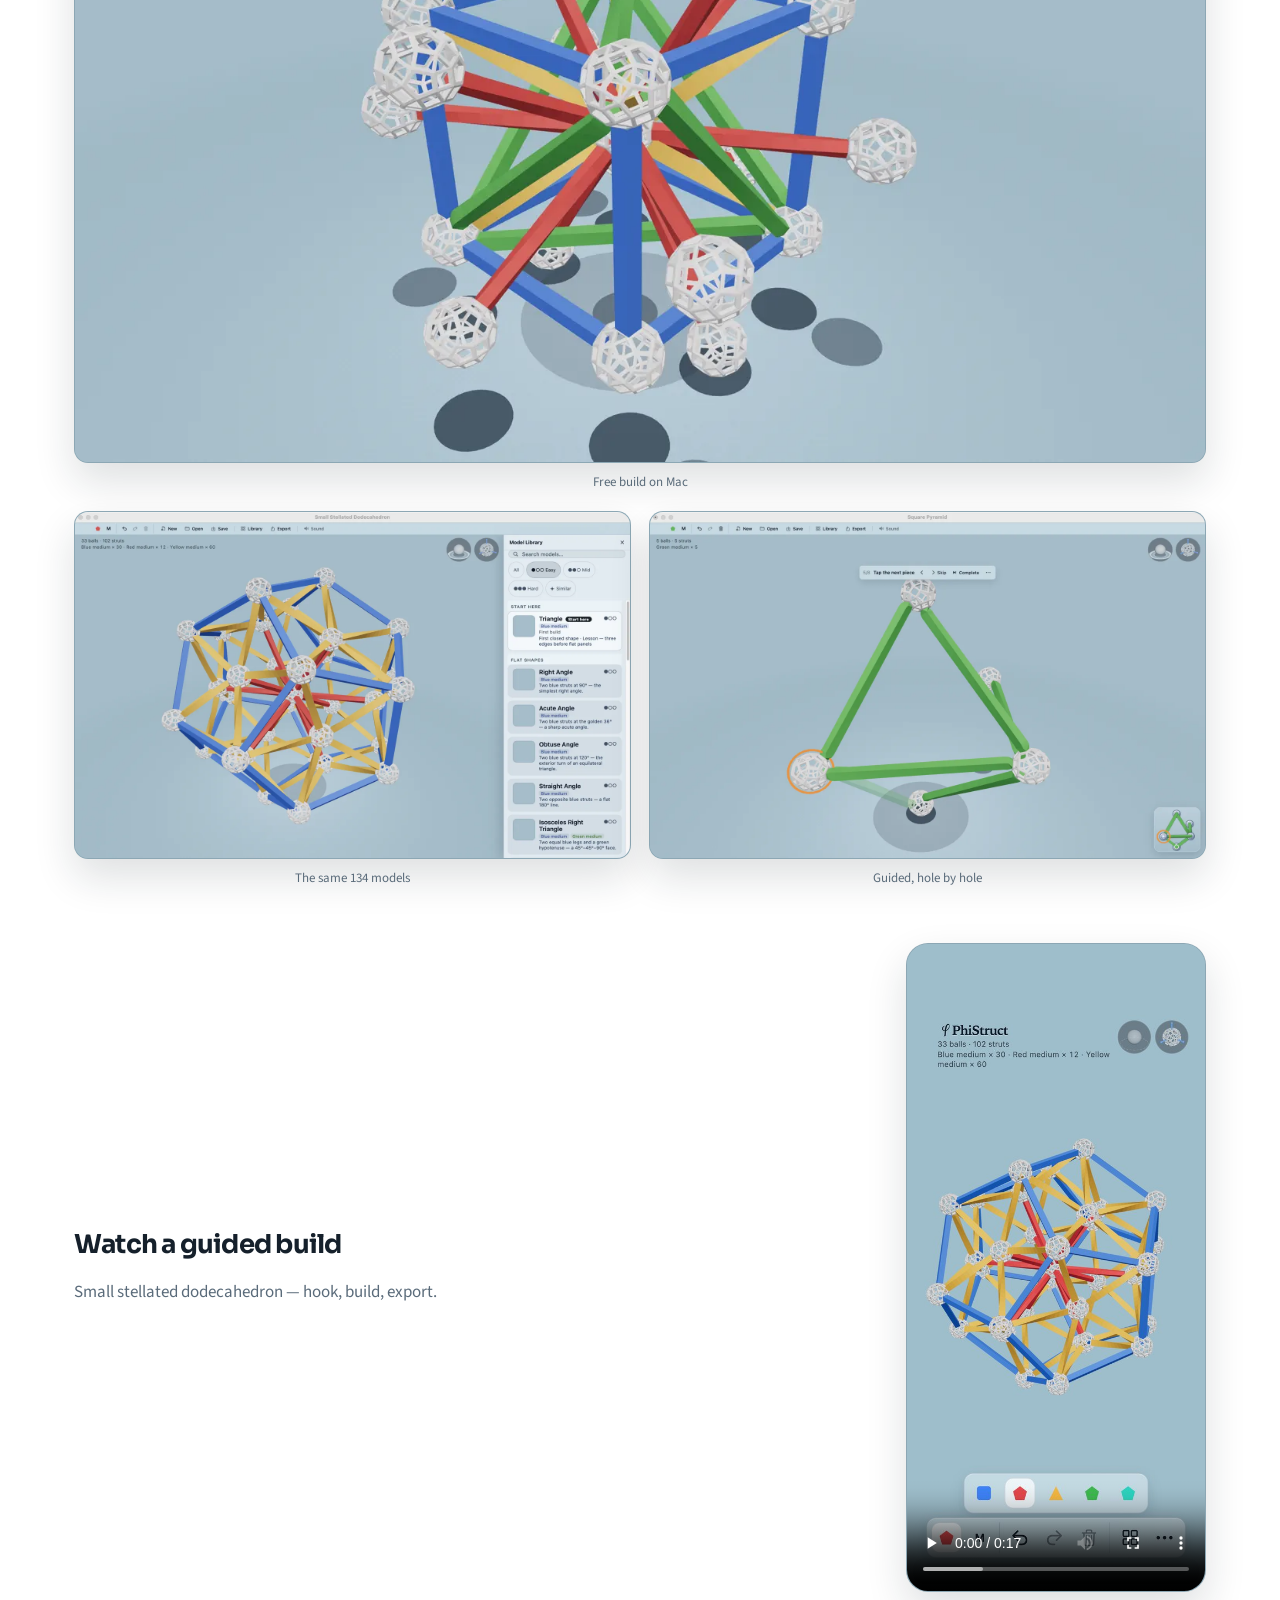
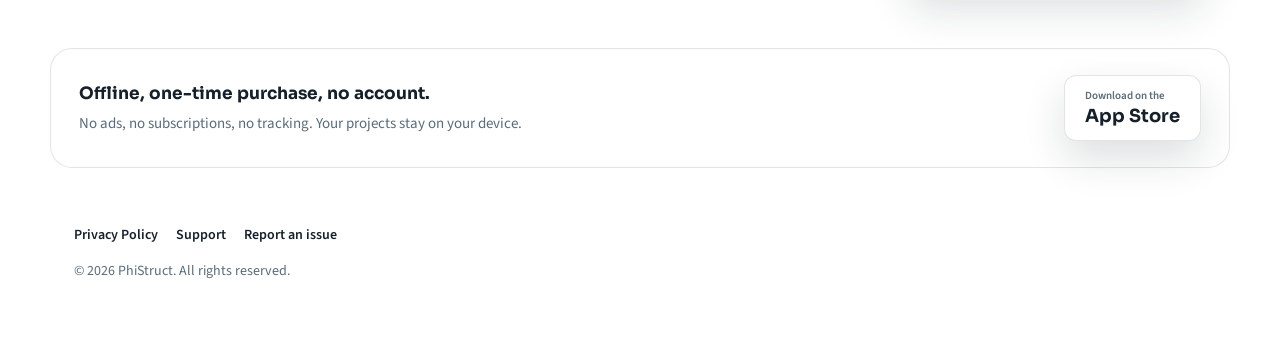
==== commit 0cf191e7: "Update the landing page for Mac and twelve languages. 1.3 is a universal purchase — say so, show nat" ====
--- a/index.html
+++ b/index.html
@@ -3,8 +3,8 @@
 <head>
 <meta charset="utf-8" />
 <meta name="viewport" content="width=device-width, initial-scale=1" />
-<title>PhiStruct — Build 3D Polyhedra by Touch on iPhone</title>
-<meta name="description" content="Tap a hole, place a strut. Collision-proof polyhedra, 134 guided builds, AR at room scale. Offline, one-time purchase, no account." />
+<title>PhiStruct — Build 3D Polyhedra on iPhone, iPad, and Mac</title>
+<meta name="description" content="Tap a hole, place a strut. Collision-proof polyhedra on iPhone, iPad, and Mac. 134 guided builds, twelve languages, AR on iPhone and iPad. Offline, one-time purchase, no account." />
 <meta name="theme-color" content="#9fbecb" />
 <link rel="canonical" href="https://phistruct.app/" />
 
@@ -17,8 +17,8 @@
 <link href="https://fonts.googleapis.com/css2?family=Sora:wght@600;700&family=Source+Sans+3:wght@400;600;700&display=swap" rel="stylesheet" />
 
 <meta property="og:site_name" content="PhiStruct" />
-<meta property="og:title" content="PhiStruct — Build real geometry by touch" />
-<meta property="og:description" content="Collision-proof ball-and-strut polyhedra on iPhone. 134 guided builds, AR at room scale, STL export, fully offline." />
+<meta property="og:title" content="PhiStruct — Build real geometry on iPhone, iPad, and Mac" />
+<meta property="og:description" content="Collision-proof ball-and-strut polyhedra on iPhone, iPad, and Mac. 134 guided builds, twelve languages, AR on iPhone and iPad, STL export, fully offline." />
 <meta property="og:type" content="website" />
 <meta property="og:url" content="https://phistruct.app/" />
 <meta property="og:image" content="https://phistruct.app/og-image.jpg?v=2" />
@@ -27,14 +27,14 @@
 <meta property="og:image:type" content="image/jpeg" />
 <meta property="og:image:alt" content="PhiStruct — build real geometry by touch. A ball-and-strut polyhedron with a parts list." />
 <meta name="twitter:card" content="summary_large_image" />
-<meta name="twitter:title" content="PhiStruct — Build real geometry by touch" />
-<meta name="twitter:description" content="Collision-proof ball-and-strut polyhedra on iPhone. 134 guided builds, AR at room scale, STL export, fully offline." />
+<meta name="twitter:title" content="PhiStruct — Build real geometry on iPhone, iPad, and Mac" />
+<meta name="twitter:description" content="Collision-proof ball-and-strut polyhedra on iPhone, iPad, and Mac. 134 guided builds, twelve languages, AR on iPhone and iPad, STL export, fully offline." />
 <meta name="twitter:image" content="https://phistruct.app/og-image.jpg?v=2" />
 <meta name="twitter:image:alt" content="PhiStruct — build real geometry by touch. A ball-and-strut polyhedron with a parts list." />
 <script src="analytics.js" defer></script>
 
 <link rel="preload" as="image" href="screenshots-webp/03-ar.webp?v=2" imagesrcset="screenshots-webp/03-ar.webp?v=2" type="image/webp" />
-<link rel="stylesheet" href="style.css?v=8" />
+<link rel="stylesheet" href="style.css?v=9" />
 
 <script type="application/ld+json">
 {
@@ -43,9 +43,9 @@
     {
       "@type": "SoftwareApplication",
       "name": "PhiStruct",
-      "operatingSystem": "iOS",
+      "operatingSystem": "iOS, iPadOS, macOS",
       "applicationCategory": "UtilitiesApplication",
-      "description": "Touch-first ball-and-strut geometry builder. Collision-proof, 134 guided polyhedra, AR at room scale, export PNG/GLB/STL/vZome. Fully offline, no account, one-time purchase.",
+      "description": "Ball-and-strut geometry builder for iPhone, iPad, and Mac. Collision-proof, 134 guided polyhedra, twelve languages, AR on iPhone and iPad, export PNG/GLB/STL/vZome. Fully offline, no account, one-time purchase.",
       "url": "https://phistruct.app/",
       "image": "https://phistruct.app/og-image.jpg?v=2",
       "offers": {
@@ -70,7 +70,7 @@
           "name": "Can I place a model in AR?",
           "acceptedAnswer": {
             "@type": "Answer",
-            "text": "Yes. Any finished build can be placed on a real table at room scale so you can walk around it before you export."
+            "text": "On iPhone and iPad, yes. Any finished build can be placed on a real table at room scale so you can walk around it before you export. The Mac app does not include AR."
           }
         },
         {
@@ -83,10 +83,18 @@
         },
         {
           "@type": "Question",
+          "name": "Does PhiStruct run on Mac?",
+          "acceptedAnswer": {
+            "@type": "Answer",
+            "text": "Yes. A native Mac app is included in the same $14.99 purchase as iPhone and iPad. Mouse, trackpad, a resizable window, and File / Edit / Build menus. Drop a .vZome or PhiStruct project onto the window. AR table placement stays on iPhone and iPad."
+          }
+        },
+        {
+          "@type": "Question",
           "name": "Is PhiStruct a one-time purchase?",
           "acceptedAnswer": {
             "@type": "Answer",
-            "text": "Yes. PhiStruct is a one-time purchase with no subscriptions and no in-app purchases."
+            "text": "Yes. One purchase unlocks iPhone, iPad, and Mac. No subscriptions and no in-app purchases."
           }
         }
       ]
@@ -116,15 +124,15 @@
       <p class="tagline">Build. Lock. Set it on the table.</p>
       <h1>Build real geometry with your hands.</h1>
       <p class="lede">
-        Tap a hole, place a strut. Struts never pass through each other —
-        so if it builds in the app, it builds on your desk. Then place it
-        in AR at room scale.
+        Tap a hole, place a strut. If it builds in the app, it builds on
+        your desk. On iPhone and iPad, set it on a real table in AR. Same
+        purchase on Mac — mouse, trackpad, and a resizable window.
       </p>
       <ul class="badges" aria-label="Highlights">
         <li>Collision-proof</li>
         <li>134 guided models</li>
-        <li>AR at room scale</li>
-        <li>One-time purchase</li>
+        <li>iPhone, iPad &amp; Mac</li>
+        <li>12 languages</li>
       </ul>
       <p class="cta-row">
         <a class="store-btn" href="https://apps.apple.com/app/id6794185906" rel="noopener" data-umami-event="app-store" data-umami-event-placement="hero">
@@ -165,12 +173,13 @@
       <article class="feature">
         <span class="feature-num">3</span>
         <h3>Place it on a real table</h3>
-        <p>Preview any build in AR at room scale. Then export PNG, GLB, STL, or .vZome — plus a parts list.</p>
+        <p>On iPhone and iPad, preview any build in AR at room scale. On every device, export PNG, GLB, STL, or .vZome — plus a parts list.</p>
       </article>
     </div>
   </section>
 
-  <section class="shots" id="shots" aria-label="App screenshots">
+  <div id="shots">
+  <section class="shots" aria-label="iPhone screenshots">
     <figure class="shot">
       <picture>
         <source srcset="screenshots-webp/01-scratch.webp" type="image/webp" />
@@ -190,7 +199,7 @@
         <source srcset="screenshots-webp/03-ar.webp?v=2" type="image/webp" />
         <img src="screenshots/03-ar.jpg?v=2" width="540" height="1170" alt="A finished build placed on a real table in AR" loading="lazy" />
       </picture>
-      <figcaption>Place every model in AR</figcaption>
+      <figcaption>Place it on a table in AR</figcaption>
     </figure>
     <figure class="shot">
       <picture>
@@ -214,6 +223,41 @@
       <figcaption>All five strut colors</figcaption>
     </figure>
   </section>
+
+  <section class="mac-band" id="mac" aria-label="Mac app">
+    <div class="mac-band-head">
+      <h2>Also a native Mac app</h2>
+      <p>
+        Mouse, trackpad, and a resizable window. File, Edit, Build, Window,
+        and Help. Drop a <code>.vZome</code> or PhiStruct project onto the
+        window. Same $14.99 purchase. AR stays on iPhone and iPad.
+      </p>
+    </div>
+    <div class="shots-mac">
+      <figure class="shot shot-mac shot-mac-lead">
+        <picture>
+          <source srcset="screenshots-webp/mac-01-free-build.webp" type="image/webp" />
+          <img src="screenshots/mac-01-free-build.jpg" width="1440" height="900" alt="Rainbow Core in the Mac window with blue, red, yellow, and green struts" loading="lazy" />
+        </picture>
+        <figcaption>Free build on Mac</figcaption>
+      </figure>
+      <figure class="shot shot-mac">
+        <picture>
+          <source srcset="screenshots-webp/mac-02-library.webp" type="image/webp" />
+          <img src="screenshots/mac-02-library.jpg" width="1440" height="900" alt="Model library on Mac beside a small stellated dodecahedron" loading="lazy" />
+        </picture>
+        <figcaption>The same 134 models</figcaption>
+      </figure>
+      <figure class="shot shot-mac">
+        <picture>
+          <source srcset="screenshots-webp/mac-04-guided.webp" type="image/webp" />
+          <img src="screenshots/mac-04-guided.jpg" width="1440" height="900" alt="Guided Square Pyramid on Mac at step 5 of 8" loading="lazy" />
+        </picture>
+        <figcaption>Guided, hole by hole</figcaption>
+      </figure>
+    </div>
+  </section>
+  </div>
 
   <section class="video-block" aria-label="Guided build demo">
     <div class="video-copy">
--- a/style.css
+++ b/style.css
@@ -373,6 +373,49 @@
   text-align: center;
 }
 
+/* ---------- Mac stills ---------- */
+
+.mac-band {
+  max-width: 1180px;
+  margin: 28px auto 0;
+  padding: 8px 24px 14px;
+}
+
+.mac-band-head {
+  max-width: 38em;
+  margin-bottom: 20px;
+}
+
+.mac-band-head h2 {
+  font-size: 26px;
+  font-weight: 700;
+  margin-bottom: 10px;
+}
+
+.mac-band-head p {
+  margin: 0;
+  color: var(--muted);
+  font-size: 16px;
+}
+
+.mac-band-head code {
+  font-size: 0.92em;
+}
+
+.shots-mac {
+  display: grid;
+  grid-template-columns: repeat(2, minmax(0, 1fr));
+  gap: 18px;
+}
+
+.shot-mac-lead {
+  grid-column: 1 / -1;
+}
+
+.shot-mac img {
+  border-radius: 14px;
+}
+
 /* ---------- video ---------- */
 
 .video-block {
@@ -569,4 +612,5 @@
   .nav { gap: 12px; font-size: 13px; }
   .hero h1 { font-size: 34px; }
   .shots { grid-template-columns: 1fr; }
-}
+  .shots-mac { grid-template-columns: 1fr; }
+}
